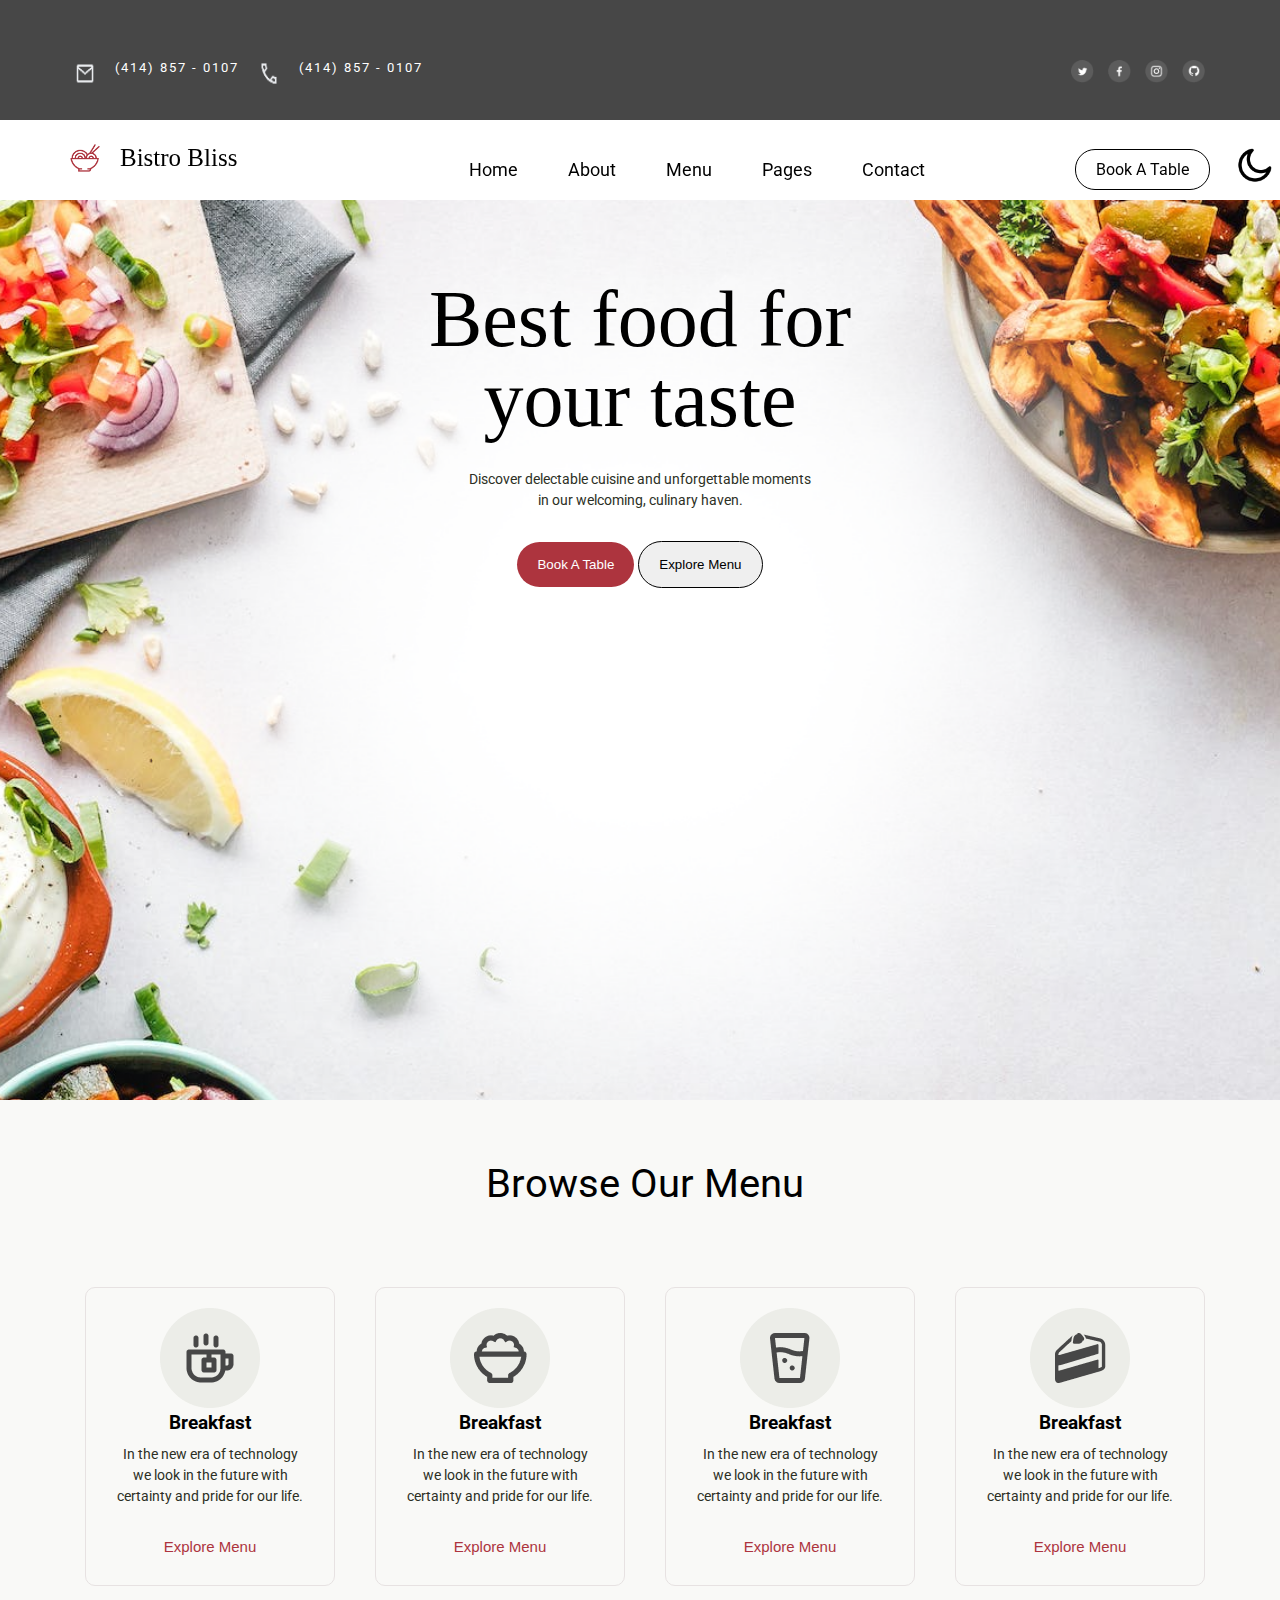
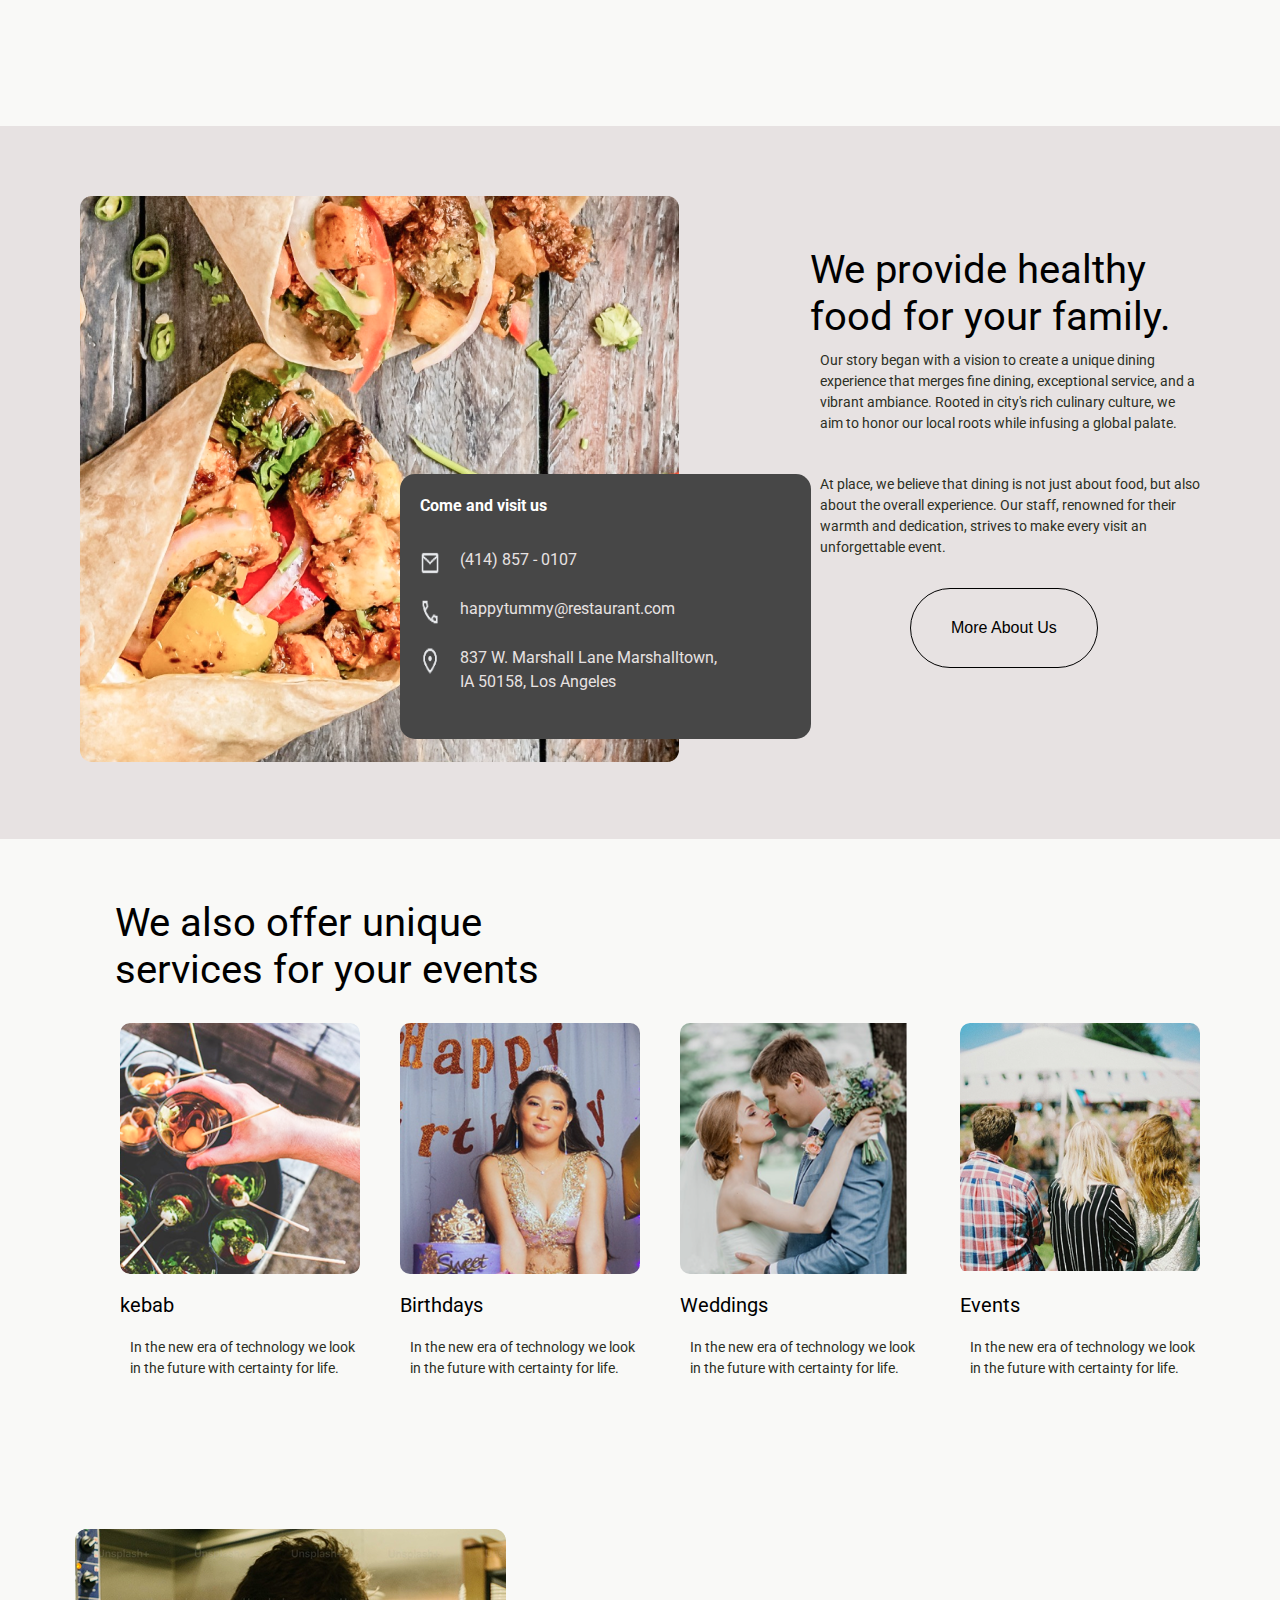
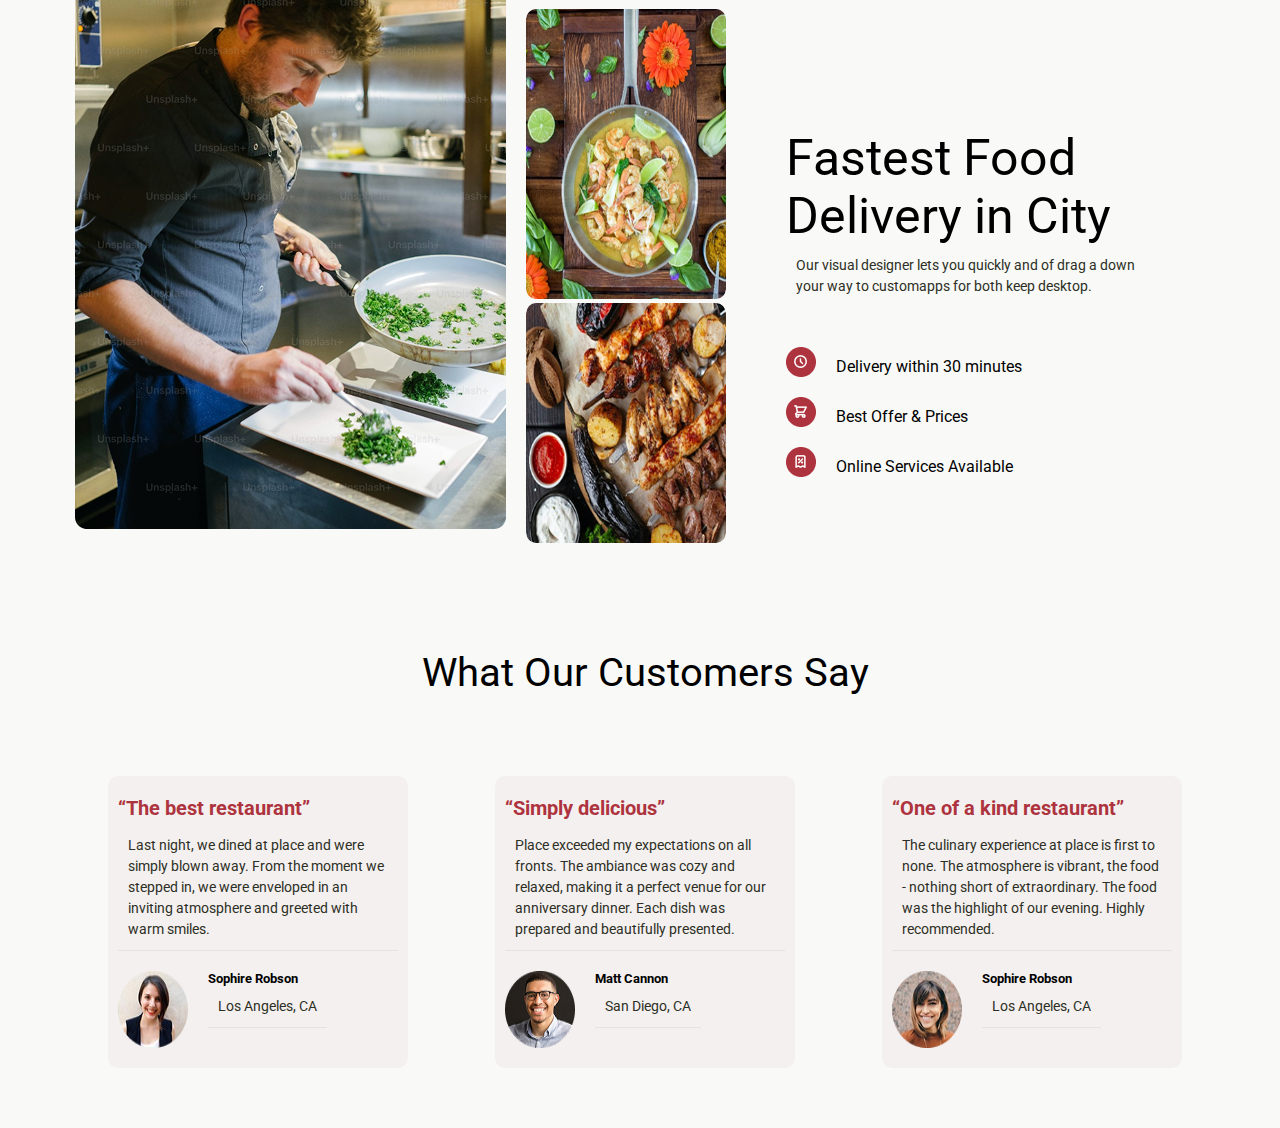
==== index.html @ 7403b7d5 "Add: Customers Section" ====
<!DOCTYPE html>
<html lang="en">
<head>
  <meta charset="UTF-8">
  <meta name="viewport" content="width=device-width, initial-scale=1.0">
  <title>Bistro Bliss</title>
  <link rel="stylesheet" href="assets/styles/main.css">
  <link rel="shortcut icon" href="assets/icons/logo1.png" type="image/x-icon">
  <link rel="preconnect" href="https://fonts.googleapis.com">
<link rel="preconnect" href="https://fonts.gstatic.com" crossorigin>
<link href="https://fonts.googleapis.com/css2?family=Inconsolata:wght@200..900&family=Inter+Tight:ital,wght@0,100..900;1,100..900&family=Inter:ital,opsz,wght@0,14..32,100..900;1,14..32,100..900&family=Roboto:ital,wght@0,100;0,300;0,400;0,500;0,700;0,900;1,100;1,300;1,400;1,500;1,700;1,900&display=swap" rel="stylesheet">

</head>
<body>
  <section class="banner d-flex ">
    <div class="container d-flex ">
<div class="phone d-flex">
  <div class="number d-flex">
  <img src="assets/icons/phone.png" alt="phone">
  <p>(414) 857 - 0107</p>
</div>
<div class="email d-flex">
  <img src="assets/icons/phone (2).png" alt="phone">
  <p>(414) 857 - 0107</p>
</div>
</div>
<div class="icons">
  <div class="icon">
    <img src="assets/icons/1.png" alt="">
    <img src="assets/icons/2.png" alt="">
    <img src="assets/icons/3.png" alt="">
    <img src="assets/icons/4.png" alt="">

  </div>
</div>
    </div>
  </section>
  <header>
    <nav>
      <div class="container d-flex">
        <div class="logo d-flex">
          <a href="index.html">
            <img src="assets/icons/logo1.png" alt="logo" />
          </a>
          <p >Bistro Bliss</p>
        </div>
        <div>
          <label for="toggle"><img src="assets/icons/menu.webp" alt="menu" /></label>
          <input type="checkbox" id="toggle" />
          <ul>
            <li><a href="#home">Home</a></li>
            <li><a href="#about">About</a></li>
            <li><a href="#menu">Menu</a></li>
            <li><a href="#pages">Pages</a></li>
            <li><a href="#contact">Contact</a></li>
            <li><a href="#" onclick="window.location.href='book.html'" class="book">Book A Table</a></li>
          
          </ul>
        </div>
        <img src="assets/icons/9254147_moon_crescent_night_mode_dark_icon.png" alt="moon" class="moon" id="moon">
      </div>
    </nav>
  </header>
<section class="hero" id="home">
  <div class="container">
    <h1>Best food for <br>
      your taste</h1>
      <p class="description">Discover delectable cuisine and unforgettable moments <br> in our welcoming, culinary haven.</p>
      <div class="buttons ">
        <button class="btn1" onclick="window.location.href='book.html'">Book A Table</button>
        <button class="btn" onclick="window.location.href='book.html'">Explore Menu</button>
    </div>
</section>
<section class="menu" id="menu">

  <div class="container">
    <h2>Browse Our Menu</h2>
    <div class="cards d-flex">
      <div class="card">
        <img src="assets/icons/icon (7).png" alt="breakfast" class="breakfast">
        <h3>Breakfast</h3>
        <p class="description">In the new era of technology we look in the future with certainty and pride for our life.</p>
          <button class="exmenu"  onclick="window.location.href='menu.html'">Explore Menu </button>
      </div>
      <div class="card">
        <img src="assets/icons/icon (8).png" alt="breakfast" class="breakfast">
        <h3>Breakfast</h3>
        <p class="description">In the new era of technology we look in the future with certainty and pride for our life.</p>
          <button class="exmenu"  onclick="window.location.href='menu.html'">Explore Menu </button>
      </div>
      <div class="card">
        <img src="assets/icons/icon (9).png" alt="breakfast" class="breakfast">
        <h3>Breakfast</h3>
        <p class="description">In the new era of technology we look in the future with certainty and pride for our life.</p>
          <button class="exmenu"  onclick="window.location.href='menu.html'">Explore Menu </button>
      </div>
      <div class="card">
        <img src="assets/icons/icon (10).png" alt="breakfast" class="breakfast">
        <h3>Breakfast</h3>
        <p class="description">In the new era of technology we look in the future with certainty and pride for our life.</p>
          <button class="exmenu"  onclick="window.location.href='menu.html'">Explore Menu </button>
      </div>
    </div>
  </div>
</section>
<section class="about d-flex " id="about">
  <div class="container d-flex ">
    <div class="about-img ">
<img src="assets/images/Image (8).png" alt="about">
<div class="about-inv">
  <h5>Come and visit us</h5>
  <div class="phone ">
    <div class="number d-flex">
    <img src="assets/icons/phone.png" alt="phone">
    <p>(414) 857 - 0107</p>
  </div>
  <div class="email d-flex">
    <img src="assets/icons/phone (2).png" alt="phone">
    <p>happytummy@restaurant.com</p>
  </div>
  <div class="location d-flex">
    <img src="assets/icons/location.png" alt="phone">
    <p>837 W. Marshall Lane Marshalltown, <br> IA 50158, Los Angeles</p>
  </div>
  </div>
</div>
    </div>
    <div class="about-info">
      <h3>We provide healthy <br> food for your family.</h3>
      <p class="description">
        Our story began with a vision to create a unique dining experience that merges fine dining, exceptional service, and a vibrant ambiance. Rooted in city's rich culinary culture, we aim to honor our local roots while infusing a global palate.
      </p>
      <p class="description">At place, we believe that dining is not just about food, but also about the overall experience. Our staff, renowned for their warmth and dedication, strives to make every visit an unforgettable event.</p>
      <button   onclick="window.location.href='about.html'">More About Us </button>

    </div>
  </div>
</section>
<section class="service">
  <div class="container">
    <h2>We also offer unique <br> services for your events</h2>
    <div class="cards d-flex">
      <div class="card">
        <img src="assets/images/kebab-set-table 1.png" alt="kebab">
        <h5>kebab</h5>
        <p class="description">In the new era of technology we look in the future with certainty for life.</p>
      </div>
      <div class="card">
        <img src="assets/images/birthday.png" alt="kebab">
        <h5>Birthdays</h5>
        <p class="description">In the new era of technology we look in the future with certainty for life.</p>
      </div>
      <div class="card">
        <img src="assets/images/happy-man-wife-sunny-day 1.png" alt="kebab">
        <h5>Weddings</h5>
        <p class="description">In the new era of technology we look in the future with certainty for life.</p>
      </div>
      <div class="card">
        <img src="assets/images/group-friends-eating-restaurant 1.png" alt="kebab">
        <h5>Events</h5>
        <p class="description">In the new era of technology we look in the future with certainty for life.</p>
      </div>
    </div>
  </div>
</section>
<section class="Delivery d-flex">
  <div class="container d-flex">
    <div class="delivery-img ">
      <div class="image1 d-flex">
        <img src="assets/images/mid-shot-chef-holding-plate-with-pasta-making-ok-sign 1.png" alt="delivery">
        <div class="images2"> 
        <img src="assets/images/sour-curry-with-snakehead-fish-spicy-garden-hot-pot-thai-food 1.png" class="shrimp" alt="delivery"> <br>
        <img src="assets/images/sadj-iron-pot-with-various-salads 1.png" class="meat" alt="delivery">
      </div>
      </div>
    </div>
    <div class="delivery-info">
      <h3>Fastest Food Delivery in City</h3>
      <p class="description">Our visual designer lets you quickly and of drag a down 
        your way to customapps for both keep desktop. </p>
    <div class="delivery-icons ">
      <div class="icon d-flex">
        <img src="assets/icons/Icon (4).png" alt="fast">
        <p>Delivery within 30 minutes</p>
      </div>
      <div class="icon d-flex">
        <img src="assets/icons/Icon (5).png" alt="fast">
        <p>Best Offer & Prices</p>
      </div>
      <div class="icon d-flex">
        <img src="assets/icons/Icon (6).png" alt="fast">
        <p>Online Services Available</p>
      </div>
    </div>
  </div>
  </div>
</section>
<section class="Customers">
<div class="container">
  <h2>What Our Customers Say</h2>
  <div class="cards d-flex">
    <div class="card">
      <h4>“The best restaurant”</h4>
      <p class="description">Last night, we dined at place and were simply blown away. From the moment
        we stepped in, we were enveloped in an inviting atmosphere and greeted with warm smiles.</p>
        <div class="users ">
<div class="user-img d-flex">
          <img src="assets/images/Ellipse 19.png" alt="">
          <div class="user-info">
          <h5>Sophire Robson</h5>
          <p class="description">Los Angeles, CA</p>
        </div>
      </div>
        </div>
    </div>
    <div class="card">
      <h4>“Simply delicious”</h4>
      <p class="description">Place exceeded my expectations on all fronts. The ambiance was cozy and relaxed, making it a perfect
        venue for our anniversary dinner. Each dish was prepared and beautifully presented.</p>
        <div class="users ">
<div class="user-img d-flex">
          <img src="assets/images/Image (9).png" alt="">
          <div class="user-info">
          <h5>Matt Cannon</h5>
          <p class="description">San Diego, CA</p>
        </div>
      </div>
        </div>
    </div>
    <div class="card">
      <h4>“One of a kind restaurant”</h4>
      <p class="description">The culinary experience at place is first to none. The atmosphere is vibrant, the food - nothing short of extraordinary.
        The food was the highlight of our evening. Highly recommended.</p>
        <div class="users ">
<div class="user-img d-flex">
          <img src="assets/images/Image (10).png" alt="">
          <div class="user-info">
          <h5>Sophire Robson</h5>
          <p class="description">Los Angeles, CA</p>
        </div>
      </div>
        </div>
    </div>
  </div>

</div>
</section>
    <script src="assets/scripts/main.js"></script>
</body>
</html>
---- assets/styles/main.css ----
* {
  margin: 0;
  padding: 0;
  box-sizing: border-box;
}
:root {
  --button-color: #ad343e;
  --btn-color: #000;
  --bg-color: #f9f9f7;
  --hover: #e7e2e2;
  --cards-color:#f5f0f0;
  --banner-color: #474747;
  --p-color: #2c2f24;
  --eats-color: #414536;
  --red-color: #f63440;
  --orange-color: #ff3008;
  --white: #ffffff;
  --text-color: #000000;
  --section-padding: 60px;
}
html {
  scroll-behavior: smooth;
}
body {
  font-family: "Roboto", sans-serif;
  background-color: var(--bg-color);
}

body.dark-theme {
  --white: #1b1a35;
  --bg-color: #18162c;
  --p-color: #ffffff;
  --cards-color:#1b1a35;
  --black: #ffffff;
  --btn-color: #ffffff;
  --text-color: #ffffff;
  --hover: #18162c;
}
section {
  padding: var(--section-padding) 0;
}
.container {
  padding: 0 15px;
  margin: auto;
}
a {
  text-decoration: none;
}
ul {
  list-style: none;
}
.d-flex {
  display: flex;
  flex-wrap: wrap;
  gap: 20px;
}
.description {
  font-size: 14px;
  padding: 10px;
  color: var(--p-color);
  margin-bottom: 20px;
  line-height: 1.5;
}
.text-center {
  text-align: center;
}
@media (min-width: 768px) {
  .container {
    width: 750px;
  }
}
@media (min-width: 992px) {
  .container {
    width: 970px;
  }
}
@media (min-width: 1200px) {
  .container {
    width: 1170px;
  }
}
.banner {
  background-color: var(--banner-color);
  height: 20px;
}
.banner .container {
  justify-content: space-between;
  padding: 0 20px;
}

.banner img {
  width: 20px;
}
.banner p {
  font-size: 13px;
  color: var(--white);
  letter-spacing: 2px;
}
.icons .icon img {
  margin-left: 10px;
  width: 23px;
}
@media (max-width: 991px) {
  .banner {
    width: 100%;
  }
  .banner .icon img {
    position: absolute;
    top: 30px;
    right: 0;
    display: none;
    background-color: var(--white);
  }
}
header {
  position: sticky;
  top: 0;
  padding: 20px;
  background-color: var(--white);
  z-index: 10;
  border-bottom: 1px solid var(--border);
}
nav .container {
  display: flex;
  flex-wrap: wrap;
  position: sticky;
  top: 0;
  align-items: center;
  justify-content: space-between;
  margin: auto;
}
nav .container .logo p {
  font-size: 25px;
  color: var(--black);
  font-weight: 400;
  font-family: serif;
}
nav .container .logo img {
  width: 30px;
}

nav .container input {
  appearance: none;
}
header .container ul {
  display: flex;
  align-items: center;
  gap: 50px;
  list-style: none;
}
header .container ul li .book {
  padding: 10px 20px;
  font-size: 16px;
  font-weight: 400;
  border: 1px solid;
  border-radius: 20px;
  margin-left: 100px;
  cursor: pointer;
}
header .container ul li .book:hover {
  background-color: var(--button-color);
  color: var(--white);
  border: none;
}
header .container .moon {
  width: 40px;
  position: absolute;
  top: 5px;
  right: -50px;
}
header .container ul li a:hover {
  background-color: var(--hover);
  border-radius: 20px;
  padding: 10px 17px;
  behavior: smooth;
}
header label img {
  display: none;
}

header .container ul li a {
  font-size: 18px;
  color: var(--black);
}
@media (max-width: 991px) {
  header .container ul {
    display: none;
    position: absolute;
    top: 40px;
    right: 10px;
    padding: 10px 40px;
    background-color: var(--white);
    border: 1px solid rgb(0 0 0 / 0.1);
  }
  header .container img {
    width: 40px;
    position: absolute;
    top: 0;
  }
  header .container .logo img {
    width: 30px;
    position: absolute;
    top: -3px;
    left: -10px;
  }

  header .container ul li {
    padding: 15px;
    border-bottom: 1px solid rgb(0 0 0 / 0.1);
  }
  header .container ul li .book {
    padding: 10px;
    font-size: 13px;
  }
  header .container ul li:last-child {
    border-bottom: none;
  }
  header .container .moon {
    width: 40px;
    position: absolute;
    top: 5px;
    right: 70px;
  }
  header label img {
    display: block;
    position: absolute;
    right: 10px;
  }
  header .container input:checked + ul {
    display: block;
  }
  header .container ul li a {
    font-size: 16px;
    font-weight: 400;
    color: var(--text-color);
    margin-left: 0;
  }
}
.hero {
  background-image: url(../images/bg.png);
  background-position: center;
  background-size: cover;
  height: 100vh;
}
.hero .container {
  display: var(--section-padding);
  text-align: center;
}
.hero .container h1 {
  font-size: 80px;
  font-family: serif;
  /* margin: 130px; */
  line-height: 1;
  font-weight: 400;
  margin-bottom: 20px;
}
.hero .container .btn1 {
  padding: 15px 20px;
  border-radius: 25px;
  outline: none;
  border: none;
  background-color: var(--button-color);
  color: var(--white);
  cursor: pointer;
}
.hero .container .btn {
  padding: 15px 20px;
  border-radius: 25px;
  outline: none;
  border: 1px solid;
  cursor: pointer;
}
.menu {
  text-align: center;
  padding: var(--section-padding);
  color: var(--text-color);
}
.menu h2 {
  font-size: 40px;
  font-weight: 400;
}
.menu .cards {
  padding: 80px 0;
  justify-content: center;
}
.menu .cards .card {
  width: 250px;
  border: 1px solid var(--hover);
  border-radius: 10px;
  padding: 20px;
}
.menu .cards .card .exmenu {
  font-size: 15px;
  font-weight: 400;
  color: var(--button-color);
  margin-bottom: 10px;
  border: none;
  outline: none;
  background-color: transparent;
}
.about {
  position: relative;
  background-color: var(--hover);
}
.about .container {
  justify-content: space-between;
  gap: 30px;
}
.about-img {
  padding: 10px;
  line-height: 1.5;
}
.about-inv {
  background-color: var(--banner-color);
  width: 411px;
  padding: 20px;
  border-radius: 15px;
  color: var(--hover);
}
.about h5 {
  color: var(--white);
  font-size: 16px;
  padding-bottom: 30px;
}
.about-inv {
  position: absolute;
  bottom: 100px;
  left: 400px;
}
.about-inv img {
  width: 20px;
  height: 30px;
}
.about-inv p {
  padding-bottom: 25px;
}
.about-inv h2 {
  font-size: 30px;
  font-weight: 400;
  margin-bottom: 20px;
}
@media (max-width: 991px) {
  .about-img img {
    width: 300px;
  }
  .about-inv {
    position: absolute;
    left: 40px;
    padding: 20px;
    width: 300px;
    border-radius: 15px;
    color: var(--hover);
  }
  .about-inv img {
    width: 20px;
    height: 30px;
  }
  .about-inv p {
    padding-bottom: 25px;
  }
  .about-inv h2 {
    font-size: 30px;
    font-weight: 400;
    margin-bottom: 20px;
  }
  .about-info p {
    font-size: 10px;
  }
  .about-info {
    display: none;
  }
}
.about-info {
  width: 400px;
  padding-top: 60px;
}
.about-info h3 {
  font-size: 40px;
  font-weight: 400;
}
.about-info button {
  padding: 30px 40px;
  font-size: 16px;
  font-weight: 400;
  border: 1px solid;
  border-radius: 50px;
  margin-left: 100px;
  cursor: pointer;
  background: transparent;
}
.service {
  padding: var(--section-padding);
}
.service h2 {
  font-size: 40px;
  font-weight: 400;
  padding-bottom: 30px;
  margin-left: 40px;
}
.service .cards {
  margin-left: 40px;
}
.service .cards .card img {
  width: 240px;
  margin-bottom: 15px;
  border-radius: 10px;
}
.service .cards .card {
  width: 250px;
}
.service .cards .card h5 {
  font-size: 20px;
  font-weight: 400;
  color: var(--text-color);
  margin-bottom: 10px;
}
.Delivery {
  padding: var(--section-padding);
}
.Delivery .delivery-img .image1 {
  height: 600px;
}
.images2 {
  width: 200px;
  height: 240px;
  padding-top: 80px;
}
.images2 .shrimp {
  height: 290px;
  width: 200px;
  border-radius: 10px;
}
.images2 .meat {
  width: 200px;
  height: 240px;
  border-radius: 10px;
}
.delivery-info {
  padding: 20px;
  width: 400px;
  padding-top: 200px;
  margin-left: 20px;
}
.delivery-info p {
  padding-top: 10px;
}
.delivery-info h3 {
  font-size: 50px;
  font-weight: normal;
}
.delivery-icons .icon {
  padding-top: 20px;
}
@media (max-width: 991px) {
  .Delivery .container .delivery-img .image1 img {
    width: 200px;
  }
  .delivery-info {
    width: 300px;
    position: relative;
    top: 200px;
  }
}
.Customers {
  padding: var(--section-padding);
}
.Customers h2 {
  font-size: 40px;
  font-weight: 400;
  padding-bottom: 80px;
  text-align: center;
}
.Customers .cards .card p{
  border-bottom: 1px solid var(--hover);
}
.Customers .cards .card{
  background-color: var(--cards-color);
  padding: 20px 10px;
  border-radius: 10px;
}
.Customers .cards .card h4{
color: var(--button-color);
font-size: 20px;
padding-bottom: 5px;
}
.cards .card{
  width: 300px; 
  margin: auto;
}
@media (max-width: 991px){
  .Customers h2{
padding-top: 100px;  }
}
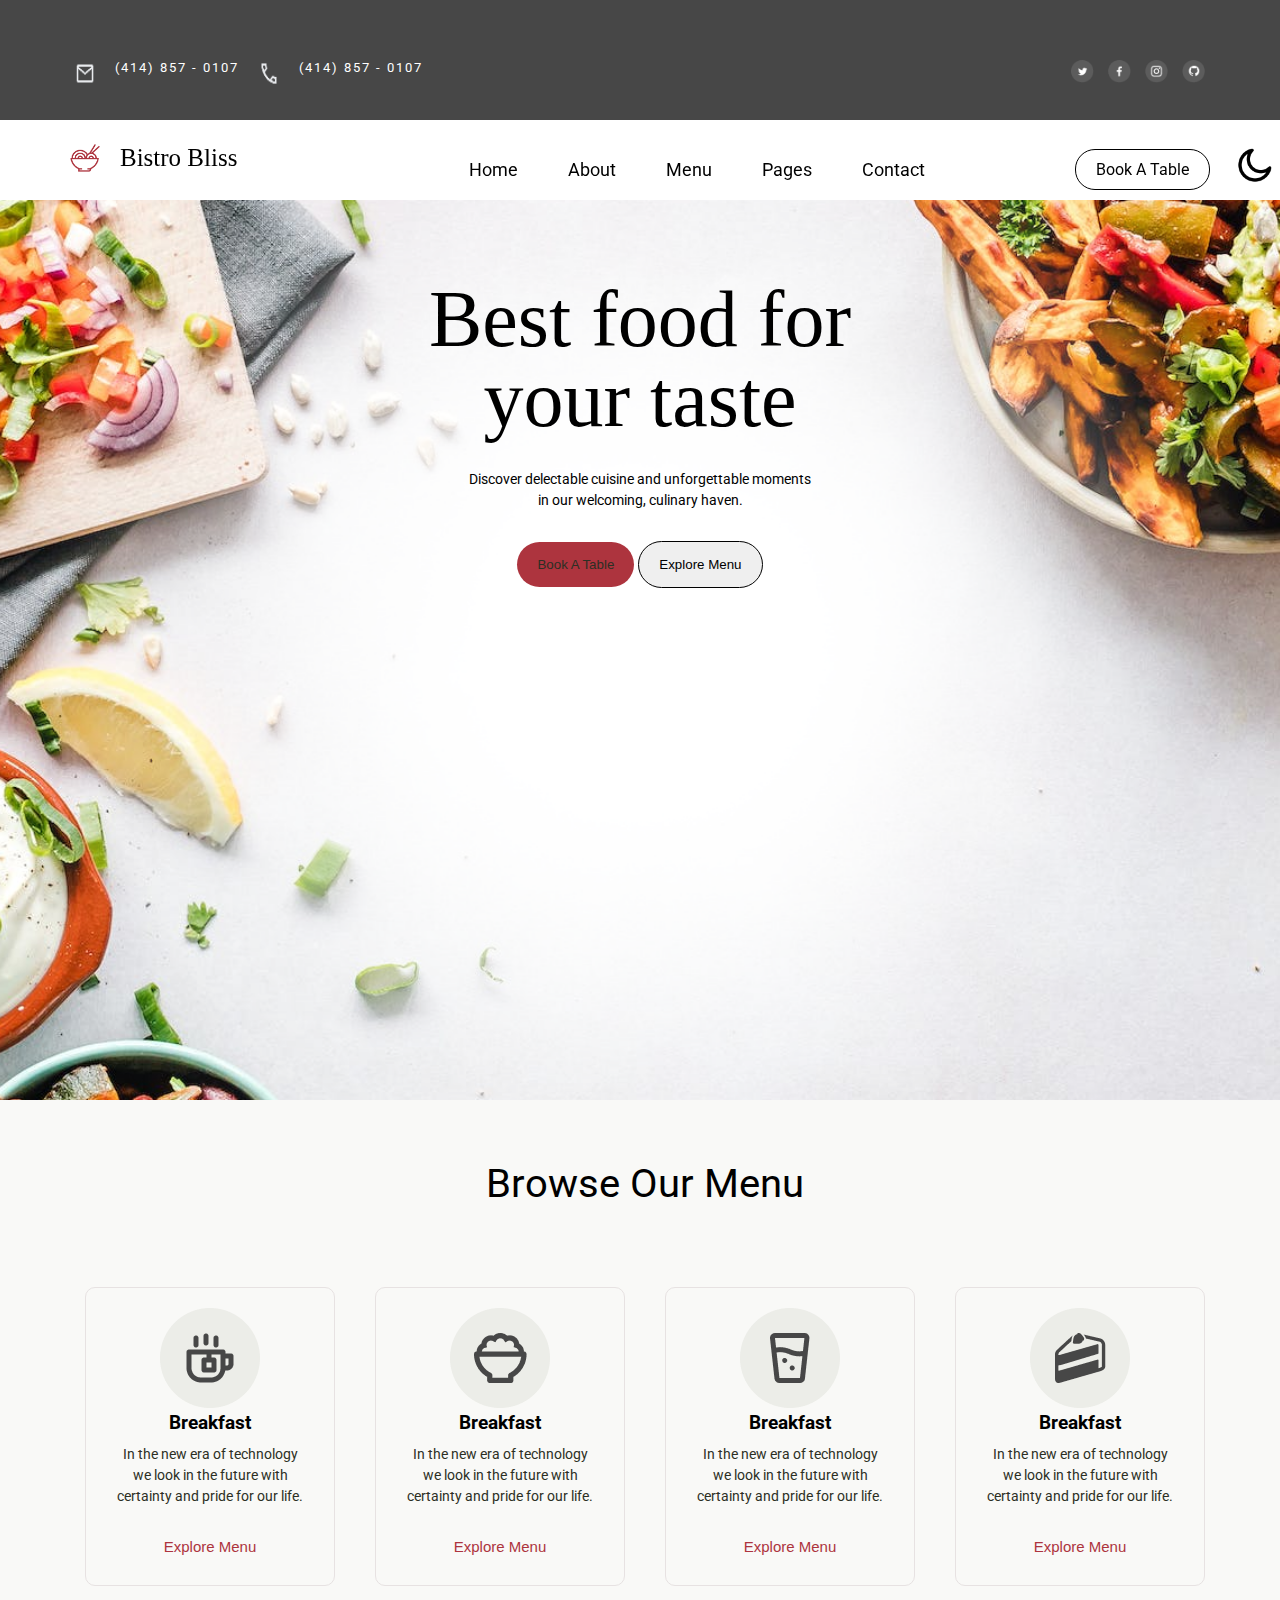
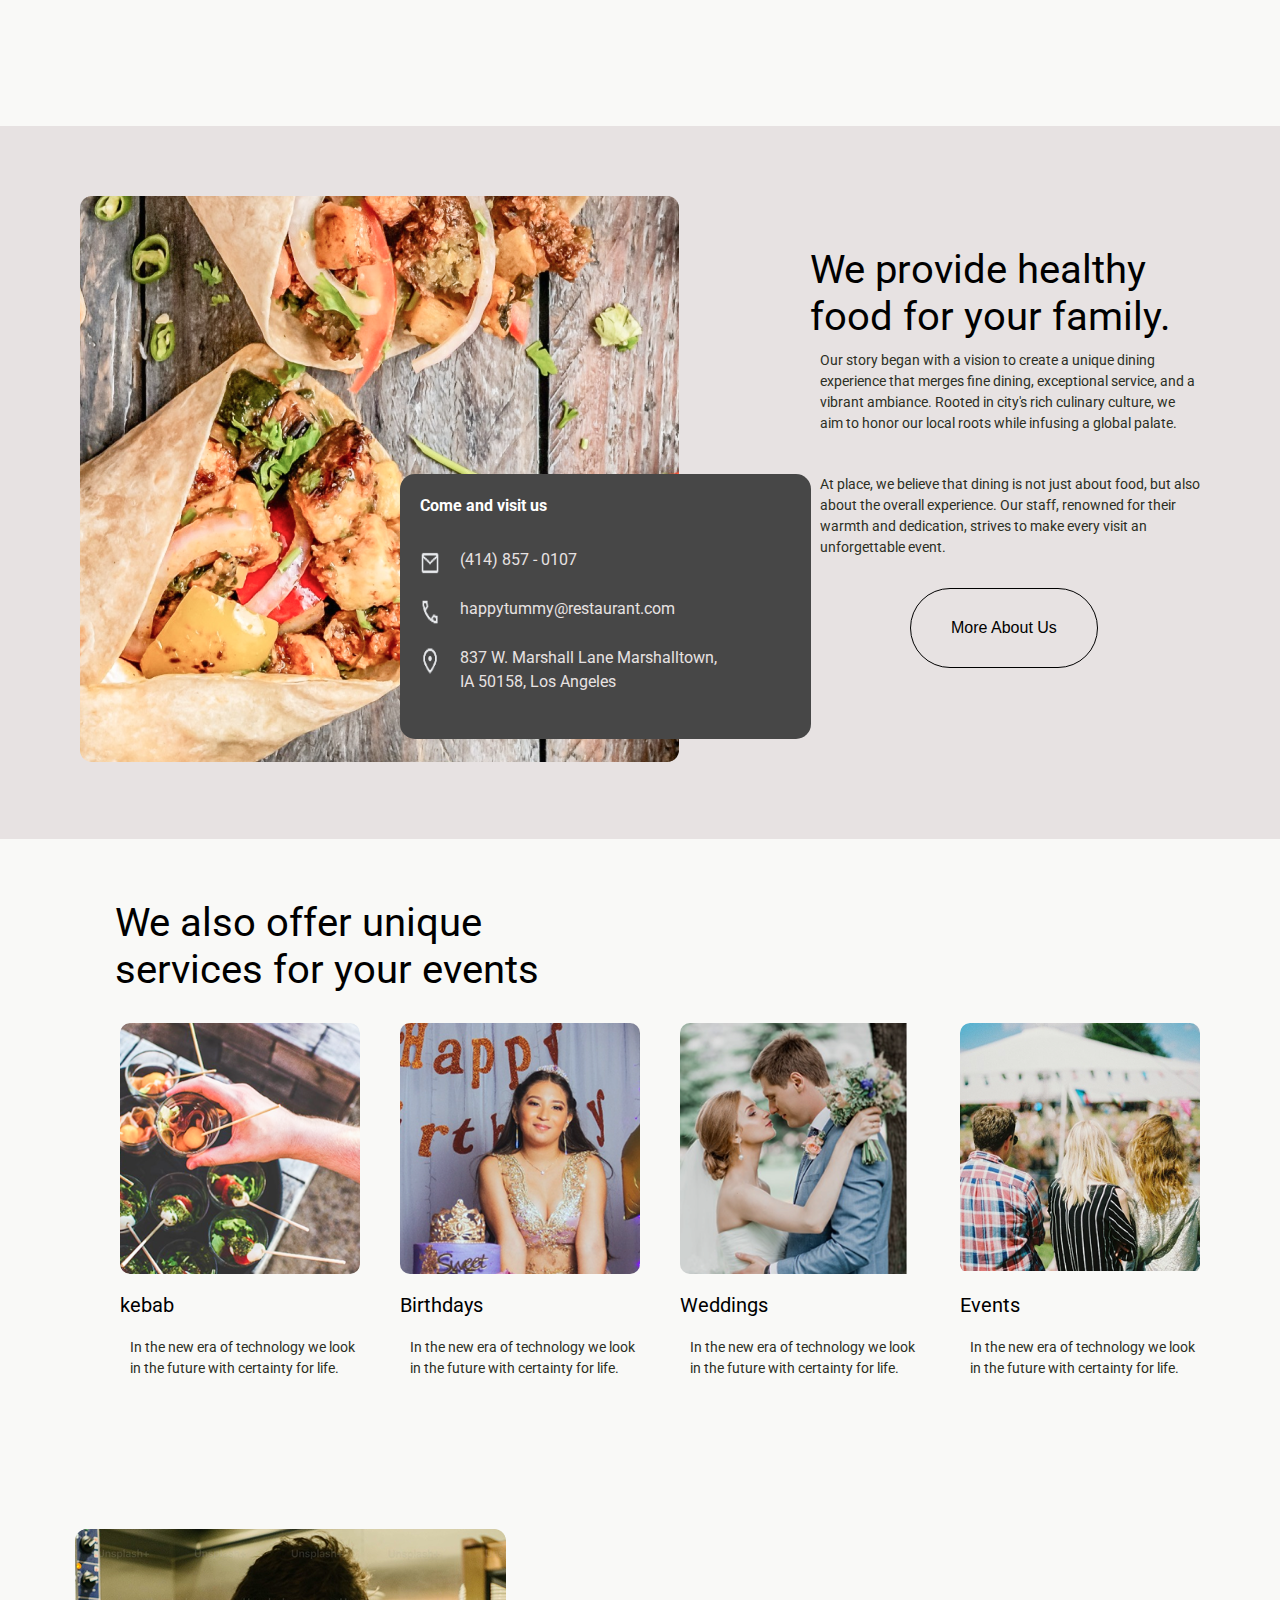
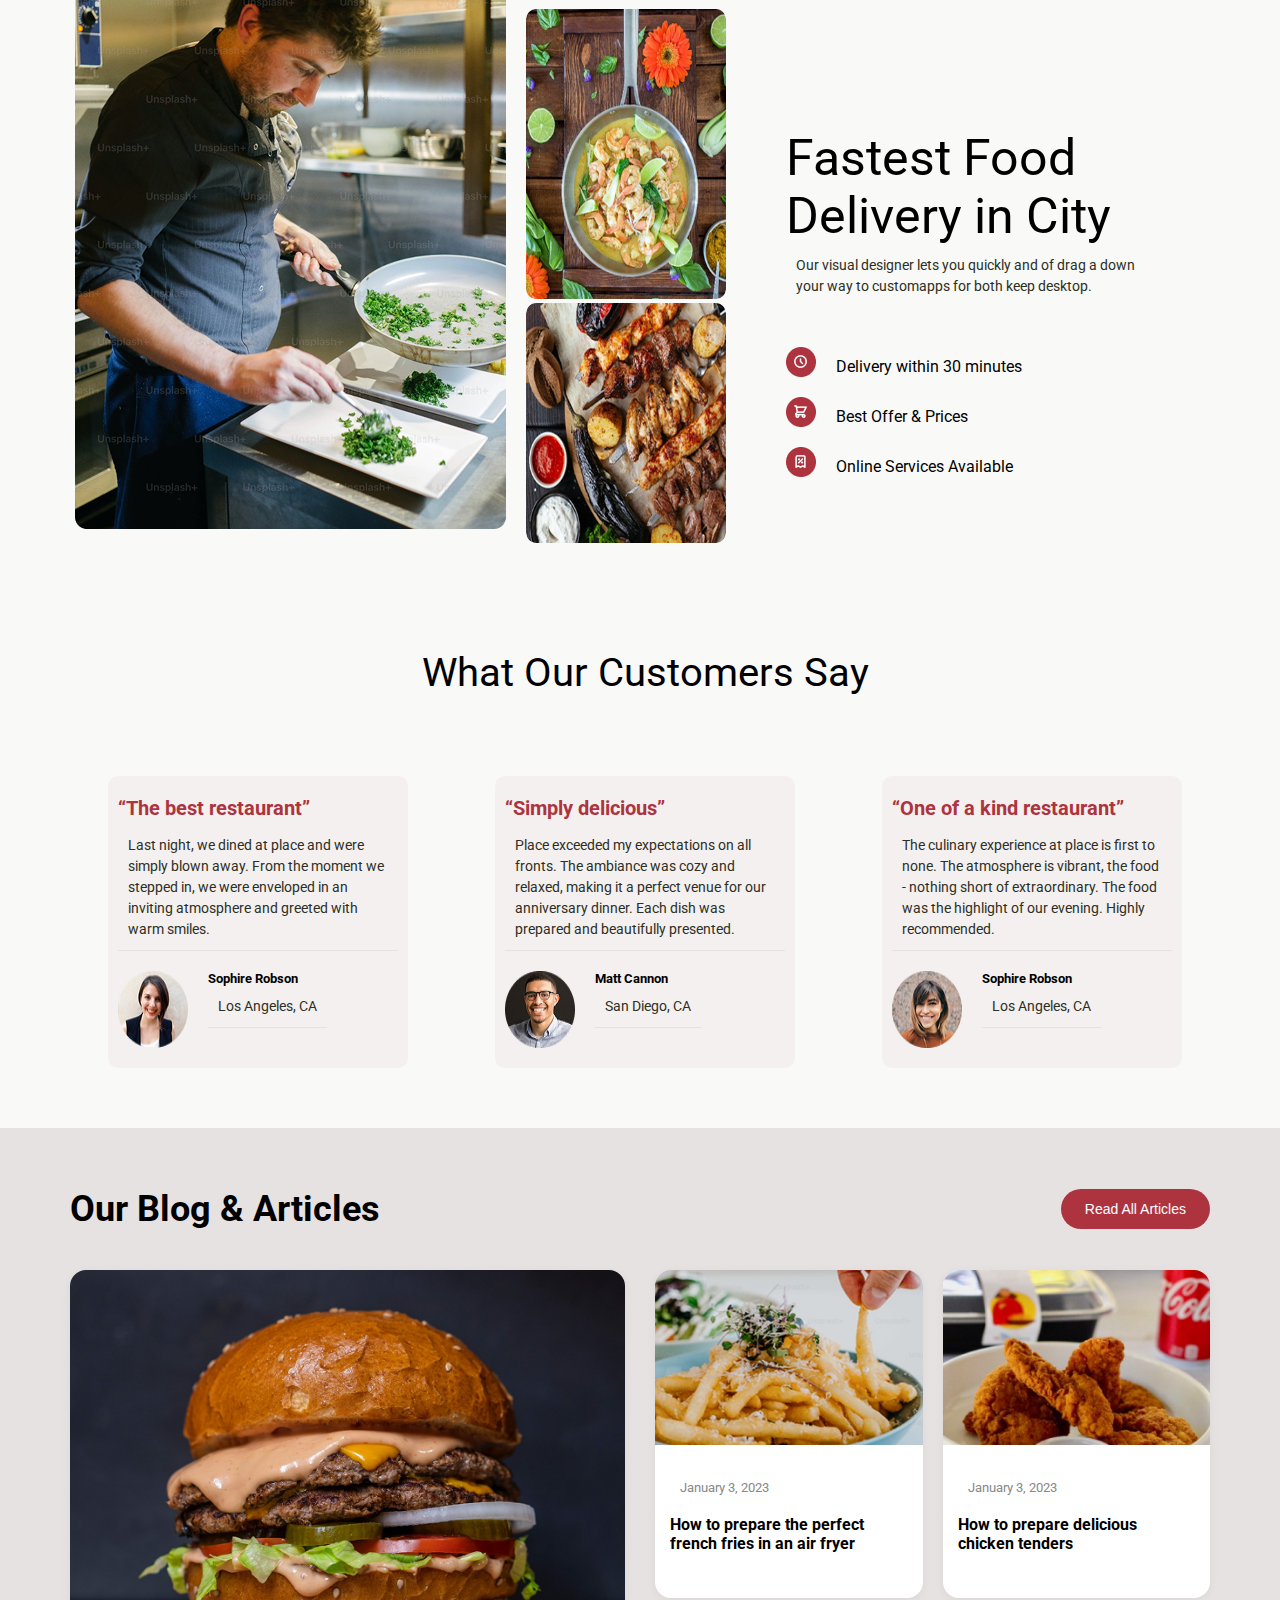
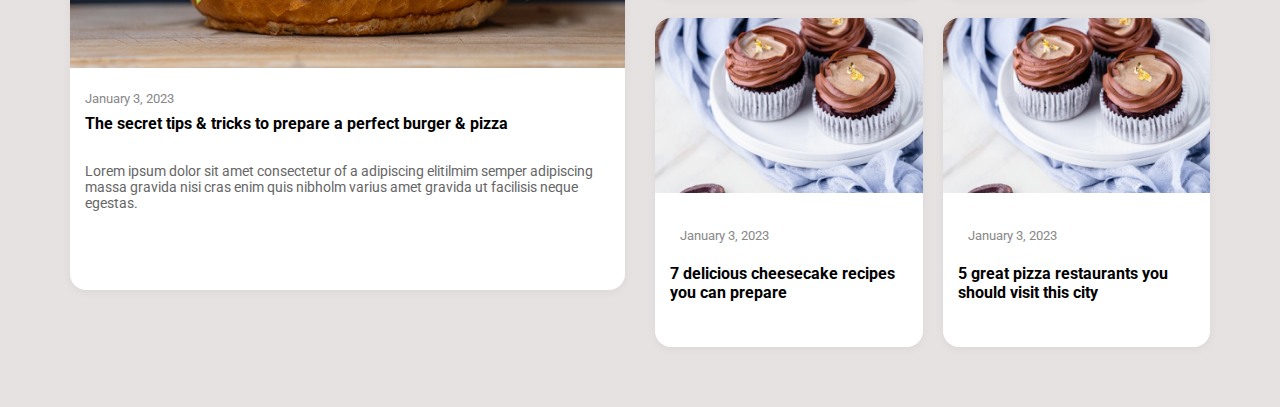
==== commit 3cc8fe4e: "Add: Blog Section" ====
--- a/index.html
+++ b/index.html
@@ -57,7 +57,7 @@
           
           </ul>
         </div>
-        <img src="assets/icons/9254147_moon_crescent_night_mode_dark_icon.png" alt="moon" class="moon" id="moon">
+        <img src="assets/icons/9254147_moon_crescent_night_mode_dark_icon.png" style="cursor: pointer;"  alt="moon" class="moon" id="moon">
       </div>
     </nav>
   </header>
@@ -126,7 +126,7 @@
 </div>
     </div>
     <div class="about-info">
-      <h3>We provide healthy <br> food for your family.</h3>
+      <h2>We provide healthy <br> food for your family.</h2>
       <p class="description">
         Our story began with a vision to create a unique dining experience that merges fine dining, exceptional service, and a vibrant ambiance. Rooted in city's rich culinary culture, we aim to honor our local roots while infusing a global palate.
       </p>
@@ -163,7 +163,7 @@
     </div>
   </div>
 </section>
-<section class="Delivery d-flex">
+<section class="delivery d-flex">
   <div class="container d-flex">
     <div class="delivery-img ">
       <div class="image1 d-flex">
@@ -195,7 +195,7 @@
   </div>
   </div>
 </section>
-<section class="Customers">
+<section class="customers">
 <div class="container">
   <h2>What Our Customers Say</h2>
   <div class="cards d-flex">
@@ -245,6 +245,60 @@
 
 </div>
 </section>
+<section class="blog" id="pages">
+  <div class="container">
+    <div class="blog-header d-flex">
+      <h2>Our Blog & Articles</h2>
+      <button>Read All Articles</button>
+    </div>
+  <div class="blog-container">
+    <div class="card2 large">
+      <img src="assets/images/pexels-andra-918581 1.png" alt="Burger">
+      <div class="text">
+        <p class="date">January 3, 2023</p>
+        <h3>The secret tips & tricks to prepare a perfect burger & pizza</h3>
+        <p>Lorem ipsum dolor sit amet consectetur of a adipiscing elitilmim semper adipiscing massa gravida nisi cras enim quis nibholm varius amet gravida ut facilisis neque egestas.</p>
+      </div>
+    </div>
+
+    <div class="right-cards">
+      <div class="card2 small">
+        <img src="assets/images/pexels-suzy-hazelwood-2966196 1.png" alt="Fries">
+        <div class="text">
+          <p class="date description">January 3, 2023</p>
+          <h3>How to prepare the perfect french fries in an air fryer</h3>
+        </div>
+      </div>
+
+      <div class="card2 small">
+        <img src="assets/images/Mask group.png" alt="Chicken">
+        <div class="text">
+          <p class="date description">January 3, 2023</p>
+          <h3>How to prepare delicious chicken tenders</h3>
+        </div>
+      </div>
+
+      <div class="card2 small">
+        <img src="assets/images/Mask group (1).png" alt="Cheesecake">
+        <div class="text">
+          <p class="date description">January 3, 2023</p>
+          <h3>7 delicious cheesecake recipes you can prepare</h3>
+        </div>
+      </div>
+
+      <div class="card2 small">
+        <img src="assets/images/Mask group (1).png" alt="Pizza">
+        <div class="text">
+          <p class="date description">January 3, 2023</p>
+          <h3>5 great pizza restaurants you should visit this city</h3>
+        </div>
+      </div>
+    </div>
+  </div>
+  </div>
+</section>
+
+</section>
     <script src="assets/scripts/main.js"></script>
 </body>
 </html>--- a/assets/styles/main.css
+++ b/assets/styles/main.css
@@ -28,6 +28,7 @@
 
 body.dark-theme {
   --white: #1b1a35;
+  --banner-color:#bdb1b1;
   --bg-color: #18162c;
   --p-color: #ffffff;
   --cards-color:#1b1a35;
@@ -81,7 +82,7 @@
 }
 .banner {
   background-color: var(--banner-color);
-  height: 20px;
+  height: 10px;
 }
 .banner .container {
   justify-content: space-between;
@@ -249,10 +250,12 @@
 .hero .container h1 {
   font-size: 80px;
   font-family: serif;
-  /* margin: 130px; */
   line-height: 1;
   font-weight: 400;
   margin-bottom: 20px;
+}
+.hero .container p{
+  color: var(--h);
 }
 .hero .container .btn1 {
   padding: 15px 20px;
@@ -260,7 +263,7 @@
   outline: none;
   border: none;
   background-color: var(--button-color);
-  color: var(--white);
+  color: var(--p-color);
   cursor: pointer;
 }
 .hero .container .btn {
@@ -338,8 +341,12 @@
   font-size: 30px;
   font-weight: 400;
   margin-bottom: 20px;
+
 }
 @media (max-width: 991px) {
+  .about{
+    width: 100%;
+  }
   .about-img img {
     width: 300px;
   }
@@ -374,9 +381,10 @@
   width: 400px;
   padding-top: 60px;
 }
-.about-info h3 {
+.about-info h2 {
   font-size: 40px;
   font-weight: 400;
+  color: var(--text-color);
 }
 .about-info button {
   padding: 30px 40px;
@@ -387,6 +395,7 @@
   margin-left: 100px;
   cursor: pointer;
   background: transparent;
+  color: var(--text-color);
 }
 .service {
   padding: var(--section-padding);
@@ -396,9 +405,12 @@
   font-weight: 400;
   padding-bottom: 30px;
   margin-left: 40px;
+  color: var(--text-color);
+
 }
 .service .cards {
   margin-left: 40px;
+  justify-content: center;
 }
 .service .cards .card img {
   width: 240px;
@@ -414,10 +426,15 @@
   color: var(--text-color);
   margin-bottom: 10px;
 }
-.Delivery {
+@media (max-width: 991px){
+  .service .cards .card img{
+    margin: auto;
+  }
+}
+.delivery {
   padding: var(--section-padding);
 }
-.Delivery .delivery-img .image1 {
+.delivery .delivery-img .image1 {
   height: 600px;
 }
 .images2 {
@@ -447,12 +464,17 @@
 .delivery-info h3 {
   font-size: 50px;
   font-weight: normal;
+  color: var(--text-color);
 }
 .delivery-icons .icon {
   padding-top: 20px;
 }
+.delivery-icons .icon p{
+  color: var(--text-color);
+
+}
 @media (max-width: 991px) {
-  .Delivery .container .delivery-img .image1 img {
+  .delivery .container .delivery-img .image1 img {
     width: 200px;
   }
   .delivery-info {
@@ -461,24 +483,30 @@
     top: 200px;
   }
 }
-.Customers {
+.customers {
   padding: var(--section-padding);
 }
-.Customers h2 {
+.customers h2 {
   font-size: 40px;
   font-weight: 400;
   padding-bottom: 80px;
   text-align: center;
-}
-.Customers .cards .card p{
+  color: var(--text-color);
+
+}
+.customers .cards .card p{
   border-bottom: 1px solid var(--hover);
 }
-.Customers .cards .card{
+.customers .cards .card{
   background-color: var(--cards-color);
   padding: 20px 10px;
   border-radius: 10px;
 }
-.Customers .cards .card h4{
+.customers .user-info h5{
+  color: var(--text-color);
+
+}
+.customers .cards .card h4{
 color: var(--button-color);
 font-size: 20px;
 padding-bottom: 5px;
@@ -488,6 +516,94 @@
   margin: auto;
 }
 @media (max-width: 991px){
-  .Customers h2{
+  .customers h2{
 padding-top: 100px;  }
-}+}
+.blog{
+  background-color: var(--hover);
+}
+
+.blog-header {
+  display: flex;
+  justify-content: space-between;
+  align-items: center;
+  flex-wrap: wrap;
+  margin-bottom: 40px;
+}
+
+.blog-header h2 {
+  font-size: 36px;
+  color: var(--text-color);
+}
+
+.blog-header button {
+  background-color: var(--button-color);
+  color: var(--white);
+  padding: 12px 24px;
+  border: none;
+  border-radius: 20px;
+  cursor: pointer;
+  font-size: 14px;
+}
+
+.blog-container {
+  display: flex;
+  gap: 30px;
+  align-items: flex-start;
+  flex-wrap: wrap;
+}
+
+.card2 {
+  background: var(--white);
+  border-radius: 16px;
+  flex-wrap: wrap;
+  overflow: hidden;
+  box-shadow: 0 2px 10px rgba(0,0,0,0.05);
+}
+
+.card2 img {
+  width: 100%;
+  height: auto;
+  display: block;
+}
+
+.card2 .text {
+  padding: 15px;
+}
+
+.card2 .text .date {
+  font-size: 13px;
+  color: #888;
+  margin-bottom: 8px;
+}
+
+.card2 .text h3 {
+  font-size: 16px;
+  margin: 0;
+  font-weight: bold;
+  color: var(--text-color);
+  margin-bottom: 30px;
+}
+
+.card2 .text p {
+  font-size: 14px;
+  color: #666;
+  margin-top: 8px;
+}
+
+.card2.large {
+  flex: 1;
+  height: 620px;
+  min-width: 300px;
+}
+
+.right-cards {
+  flex: 1;
+  display: flex;
+  flex-wrap: wrap;
+  gap: 20px;
+}
+
+.card2.small {
+  width: calc(50% - 10px);
+}
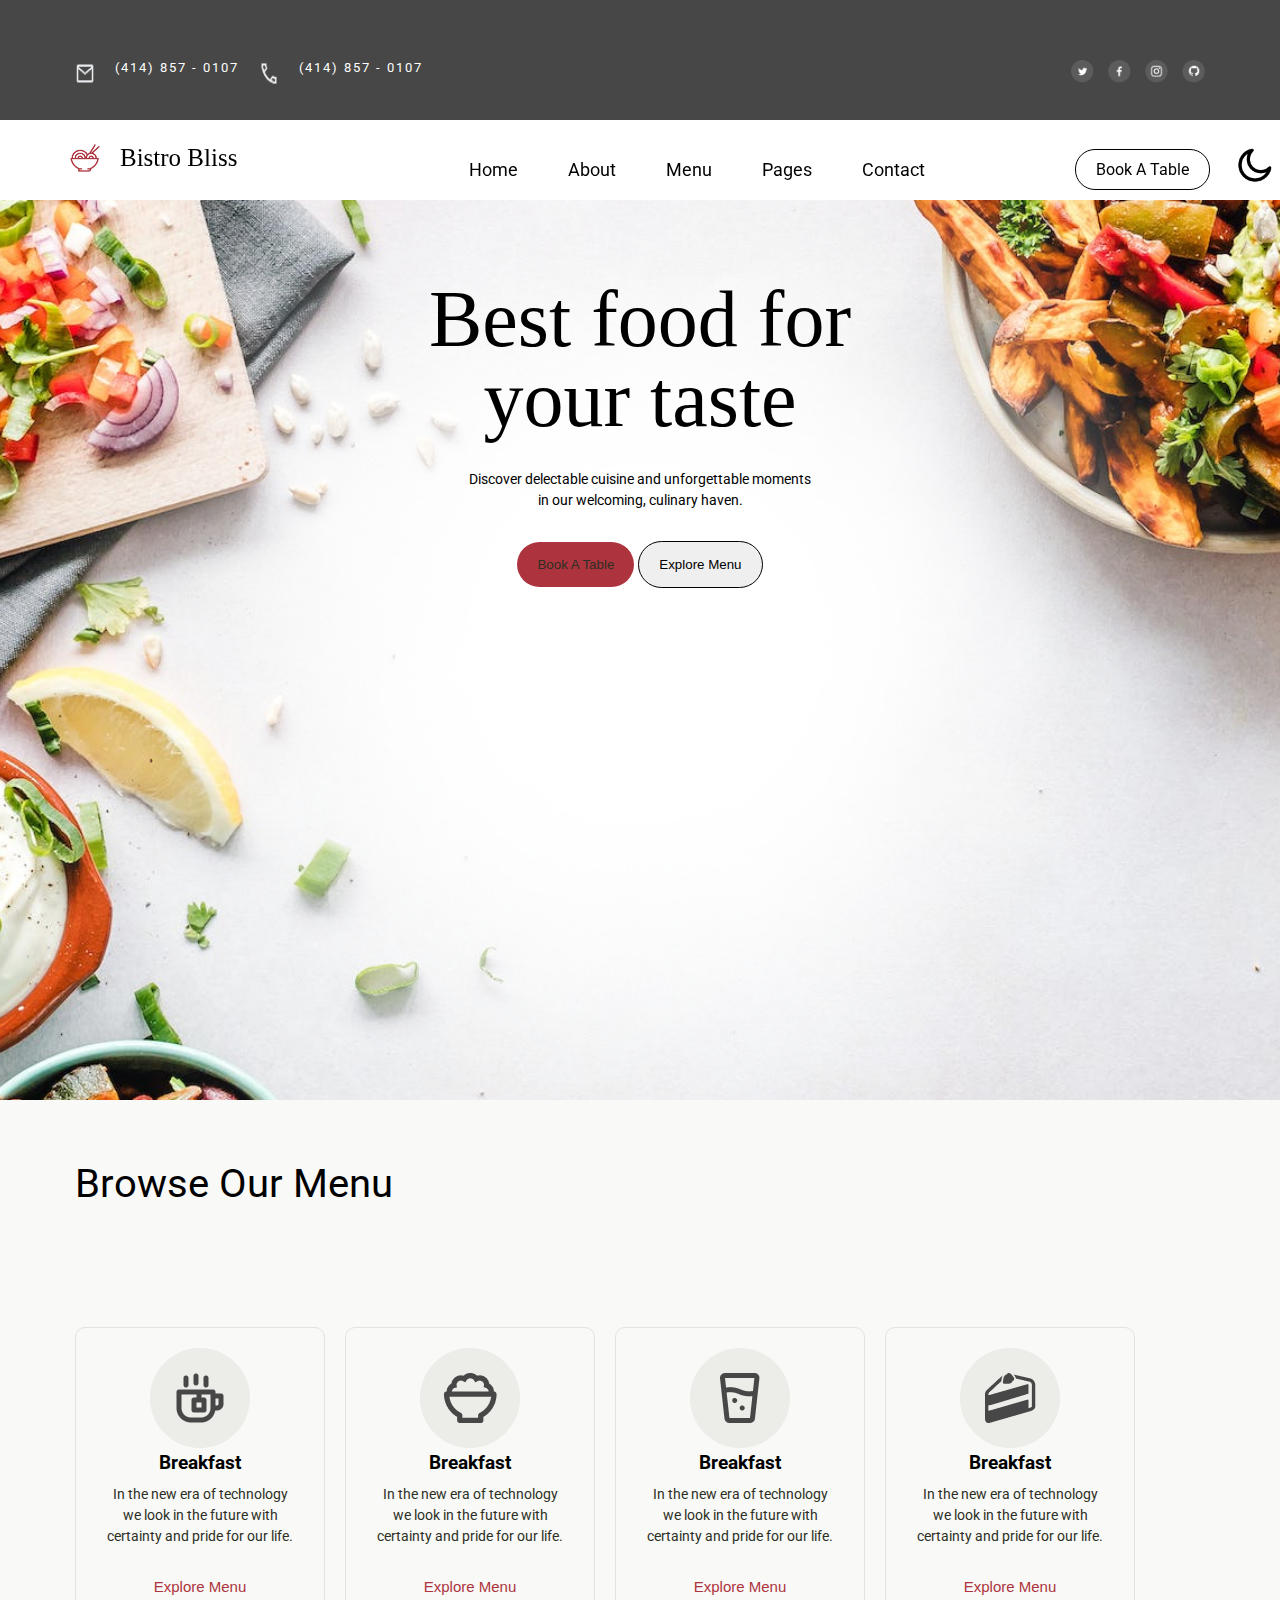
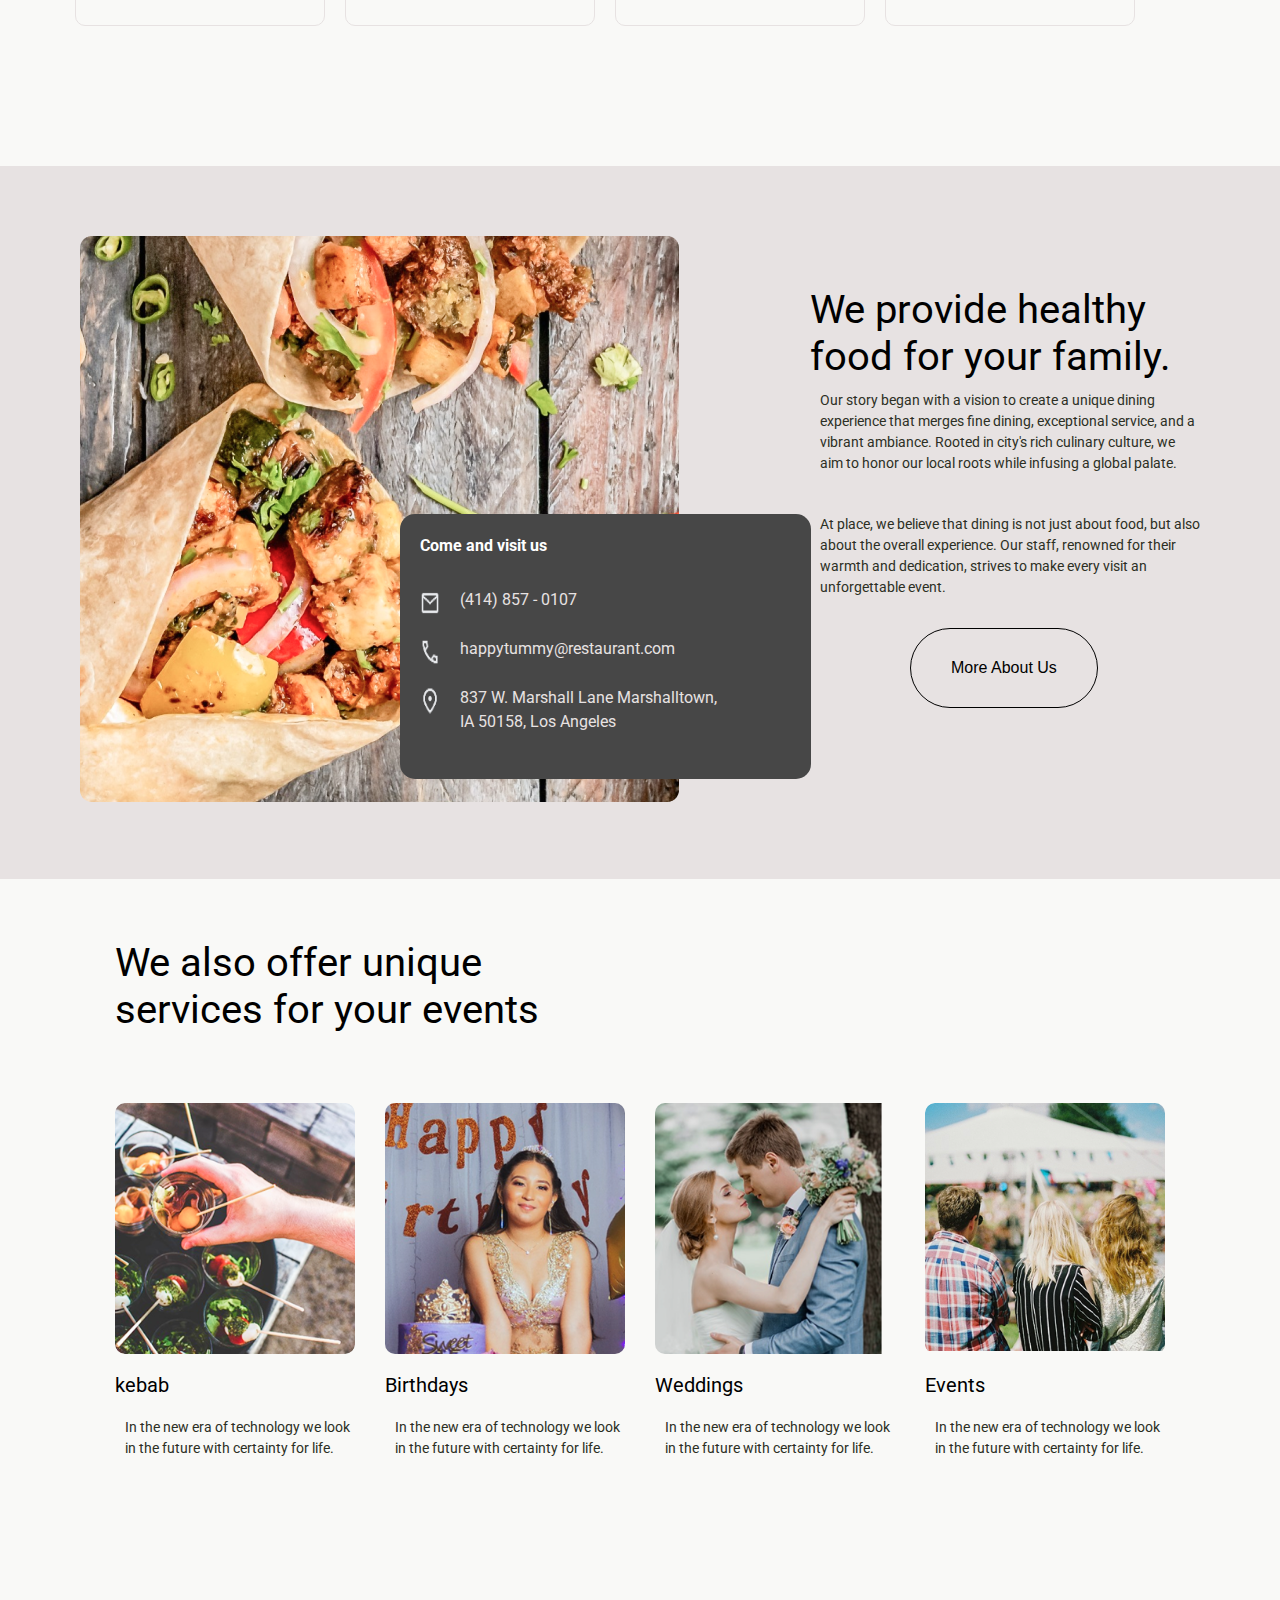
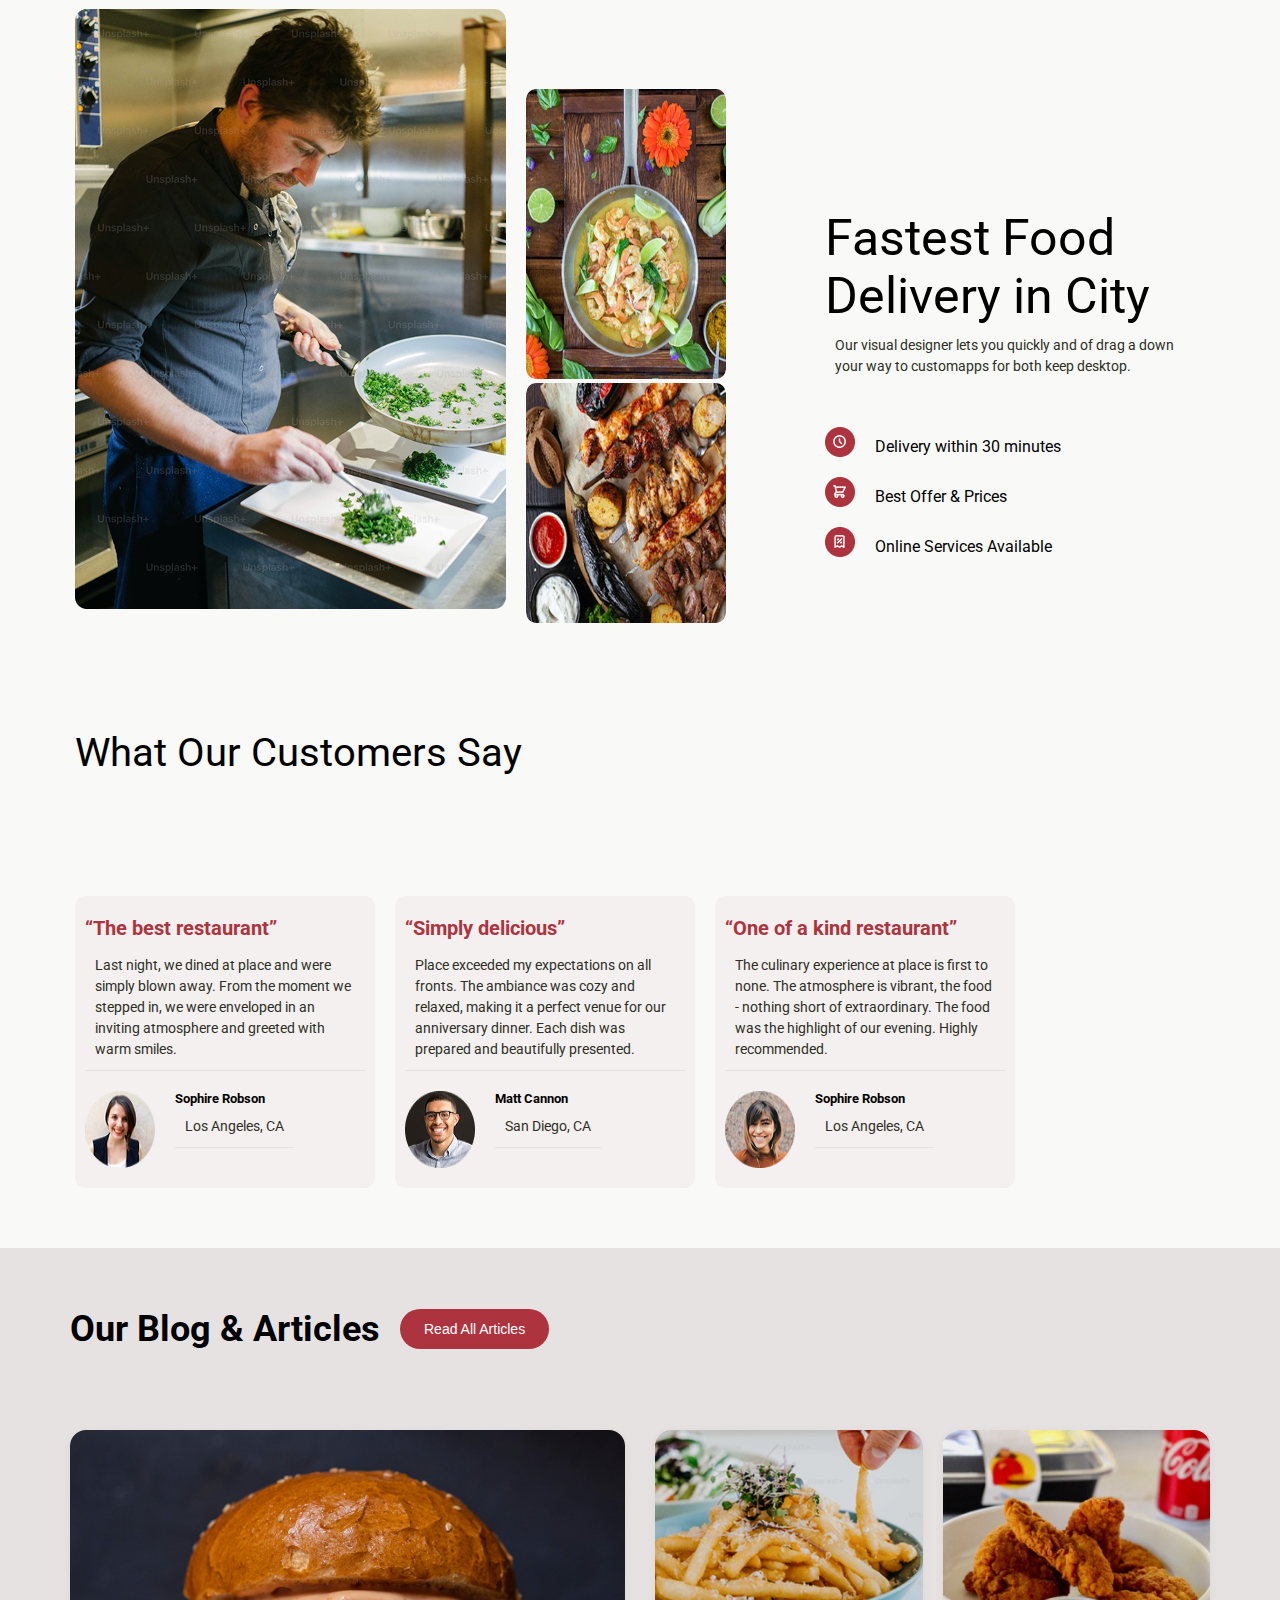
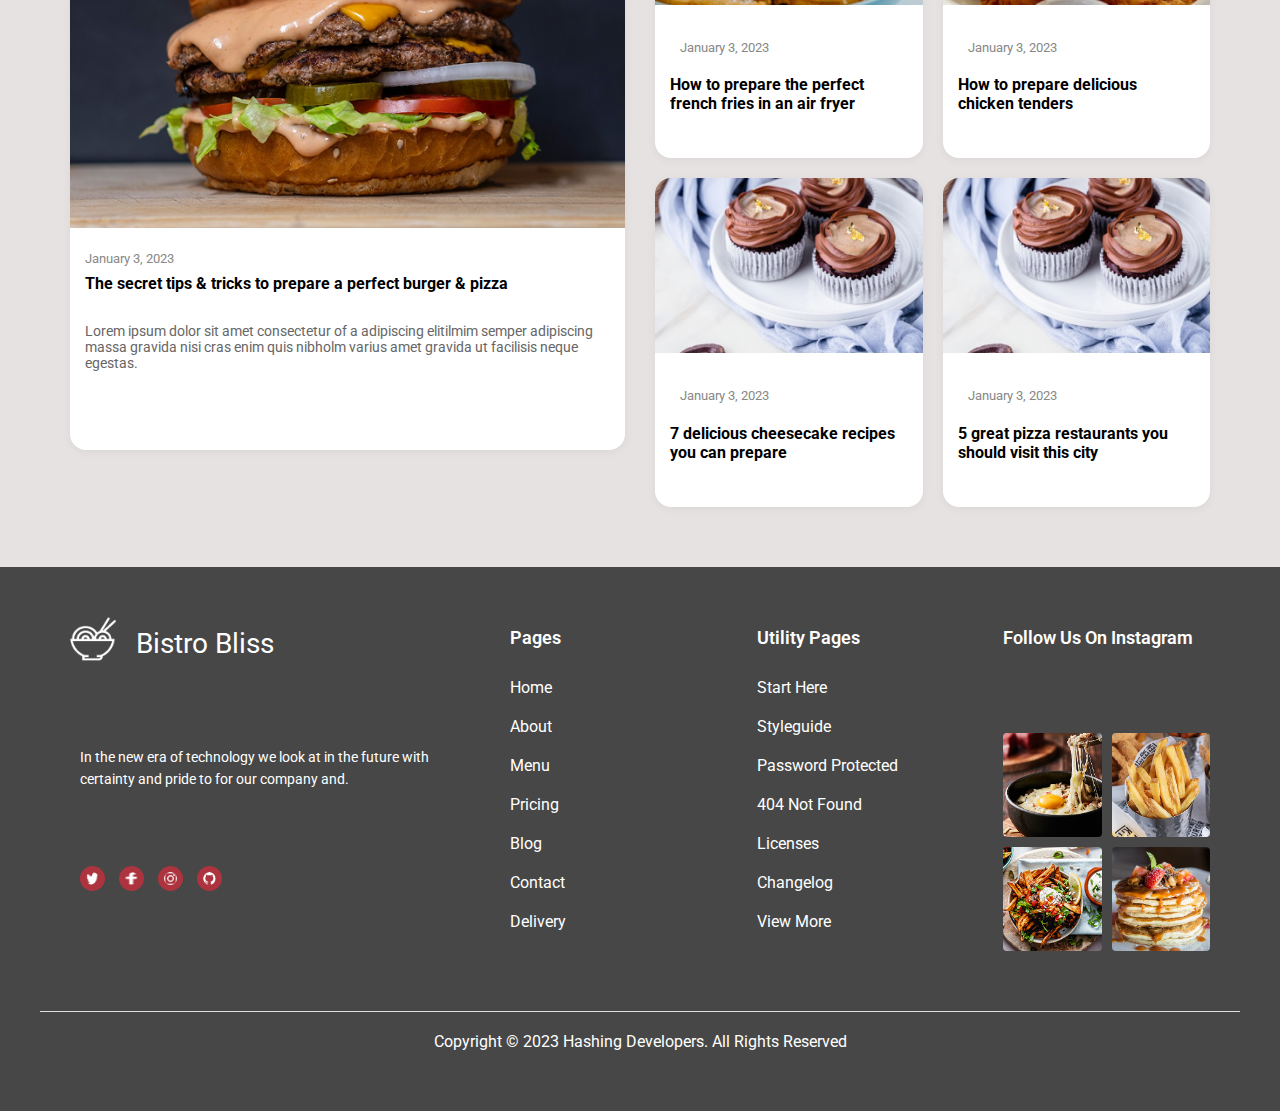
==== commit b06e03cf: "Add: Footer Section" ====
--- a/index.html
+++ b/index.html
@@ -249,7 +249,7 @@
   <div class="container">
     <div class="blog-header d-flex">
       <h2>Our Blog & Articles</h2>
-      <button>Read All Articles</button>
+      <button onclick="window.location.href='blog.html'">Read All Articles</button>
     </div>
   <div class="blog-container">
     <div class="card2 large">
@@ -297,8 +297,67 @@
   </div>
   </div>
 </section>
-
-</section>
+<footer class="footer">
+  <div class="container">
+      <div class="footer-about d-flex">
+        <img src="assets/icons/Vector (6).png" alt="">
+          <div class="footer-logo">Bistro Bliss</div>
+          <p class="footer-description description">
+              In the new era of technology we look at in the future with certainty and pride to for our company and.
+          </p>
+          <div class="icons">
+            <div class="icon">
+              <img src="assets/icons/logo-twitter 2.png" alt="">
+              <img src="assets//icons/logo-fb-simple 2.png" alt="">
+              <img src="assets/icons/logo-instagram 1.png" alt="">
+              <img src="assets/icons/logo-github 1.png" alt="">
+          
+            </div>
+          </div>
+      </div>
+      
+      <div class="footer-section">
+          <h3 class="footer-heading">Pages</h3>
+          <ul class="footer-links">
+              <li><a href="#">Home</a></li>
+              <li><a href="#">About</a></li>
+              <li><a href="#">Menu</a></li>
+              <li><a href="#">Pricing</a></li>
+              <li><a href="#">Blog</a></li>
+              <li><a href="#">Contact</a></li>
+              <li><a href="#">Delivery</a></li>
+          </ul>
+      </div>
+      
+      <div class="footer-section">
+          <h3 class="footer-heading">Utility Pages</h3>
+          <ul class="footer-links">
+              <li><a href="#">Start Here</a></li>
+              <li><a href="#">Styleguide</a></li>
+              <li><a href="#">Password Protected</a></li>
+              <li><a href="#">404 Not Found</a></li>
+              <li><a href="#">Licenses</a></li>
+              <li><a href="#">Changelog</a></li>
+              <li><a href="#">View More</a></li>
+          </ul>
+      </div>
+      
+      <div class="footer-section d-flex">
+          <h3 class="footer-heading">Follow Us On Instagram</h3>
+          <div class="instagram-placeholder d-flex ">
+<img src="assets/images/pexels-steve-3789885 1.png" alt="">  
+<img src="assets/images/eiliv-aceron-d5PbKQJ0Lu8-unsplash 1.png" alt="">  
+<img src="assets/images/pexels-ella-olsson-1640772 1.png" alt="">  
+<img src="assets/images/Mask group (3).png" alt="">  
+</div>
+        </div>
+      </div>
+  </div>
+  
+  <div class="footer-bottom">
+      Copyright © 2023 Hashing Developers. All Rights Reserved
+  </div>
+</footer>
     <script src="assets/scripts/main.js"></script>
 </body>
 </html>--- a/assets/styles/main.css
+++ b/assets/styles/main.css
@@ -345,7 +345,7 @@
 }
 @media (max-width: 991px) {
   .about{
-    width: 100%;
+    width: 300px;
   }
   .about-img img {
     width: 300px;
@@ -427,12 +427,18 @@
   margin-bottom: 10px;
 }
 @media (max-width: 991px){
+
   .service .cards .card img{
     margin: auto;
+    width: 200px;
+  }
+  .service .cards .card p{
+    width: 200px;
   }
 }
 .delivery {
   padding: var(--section-padding);
+  margin: auto;
 }
 .delivery .delivery-img .image1 {
   height: 600px;
@@ -478,7 +484,7 @@
     width: 200px;
   }
   .delivery-info {
-    width: 300px;
+    width: 200px;
     position: relative;
     top: 200px;
   }
@@ -517,7 +523,17 @@
 }
 @media (max-width: 991px){
   .customers h2{
-padding-top: 100px;  }
+padding-top: 100px; 
+  }
+  .customers .cards .card{
+    width: 200px;
+  }
+  .customers .user-info h5{
+    font-size: 12px;
+  }
+  .customers .cards .card h4{
+    font-size: 15px;
+  }
 }
 .blog{
   background-color: var(--hover);
@@ -607,3 +623,120 @@
 .card2.small {
   width: calc(50% - 10px);
 }
+.footer {
+  background-color: var(--banner-color);
+  color: var(--white);
+  padding: 60px 20px;
+}
+
+.container {
+  display: flex;
+  flex-wrap: wrap;
+  justify-content: space-between;
+  max-width: 1200px;
+  margin: 0 auto;
+  gap: 40px;
+}
+
+.footer-section {
+  flex: 1;
+  min-width: 200px;
+  flex-wrap: wrap;
+}
+
+.footer-about {
+  flex: 2;
+  min-width: 300px;
+  max-width: 400px;
+}
+.footer-about img {
+  width: 46px;
+  height: 44px;
+  position: relative;
+  top: -10px;
+}
+
+.footer-logo {
+  font-size: 28px;
+  font-weight: 400;
+}
+
+.footer-description {
+  color: var(--secondary-color);
+  line-height: 1.6;
+  margin-bottom: 10px;
+}
+.footer-about .icons .icon img {
+  padding: 6px;
+  width: 25px;
+  height: 25px;
+  background-color: var(--button-color);
+  border-radius: 50%;
+}
+
+.footer-heading {
+  font-size: 18px;
+  font-weight: 600;
+  margin-bottom: 20px;
+  position: relative;
+  padding-bottom: 10px;
+}
+
+.footer-heading::after {
+  content: '';
+  position: absolute;
+  left: 0;
+  bottom: 0;
+  width: 40px;
+  height: 2px;
+  background-color: var(--accent-color);
+}
+
+.footer-links {
+  list-style: none;
+  padding: 0px;
+  margin: 0px;
+}
+
+.footer-links li {
+  margin-bottom: 20px;
+}
+
+.footer-links a {
+  color: var(--white);
+  transition: color 0.3s;
+}
+
+
+.footer-bottom {
+  margin-top: 60px;
+  text-align: center;
+  color: var(--secondary-color);
+  padding-top: 20px;
+  border-top: 1px solid #ddd;
+  max-width: 1200px;
+  margin-left: auto;
+  margin-right: auto;
+}
+
+.instagram-placeholder{
+  display: flex;
+  flex-wrap: wrap;
+  gap: 10px; 
+}
+
+.instagram-placeholder img {
+  width: calc(50% - 5px); 
+  height: auto;
+  object-fit: cover;
+  border-radius: 4px; 
+}
+
+
+@media (max-width: 768px) {
+  .footer-section,
+  .footer-about {
+      flex: 100%;
+      min-width: 100%;
+  }
+}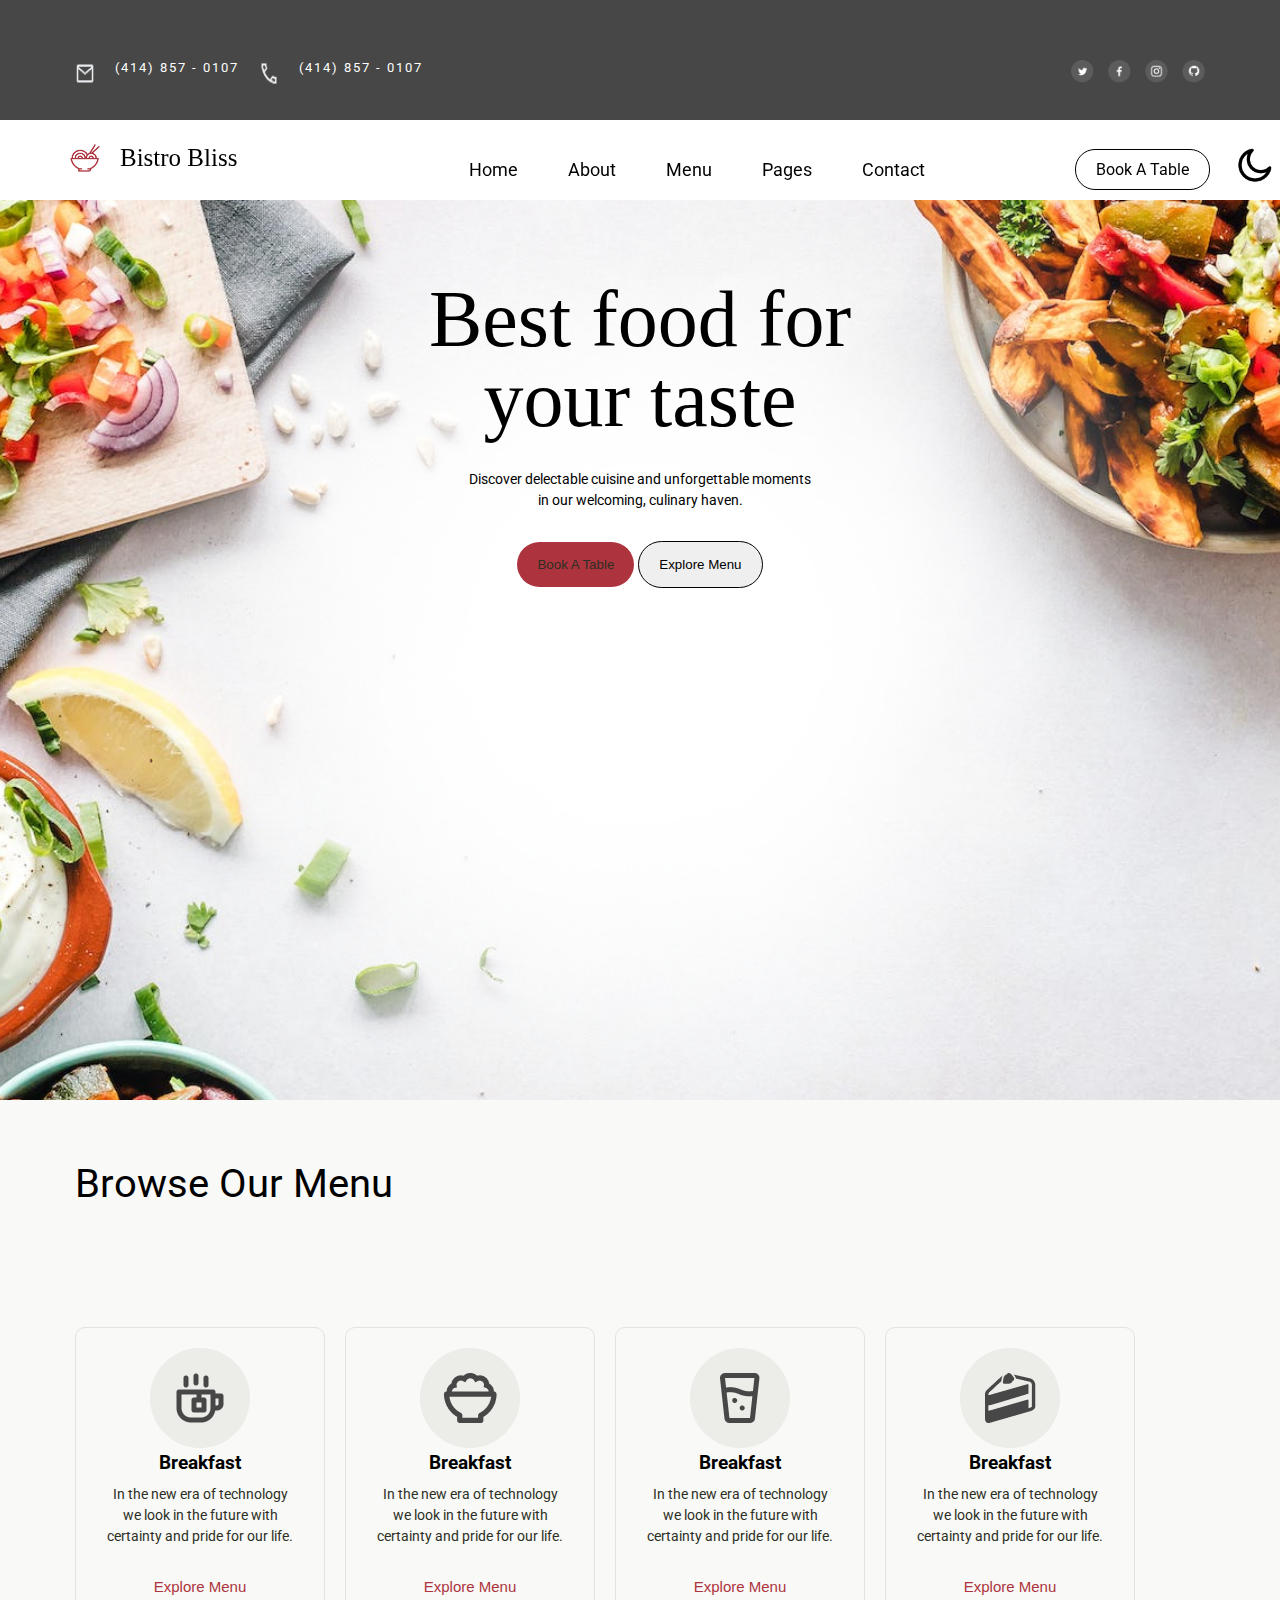
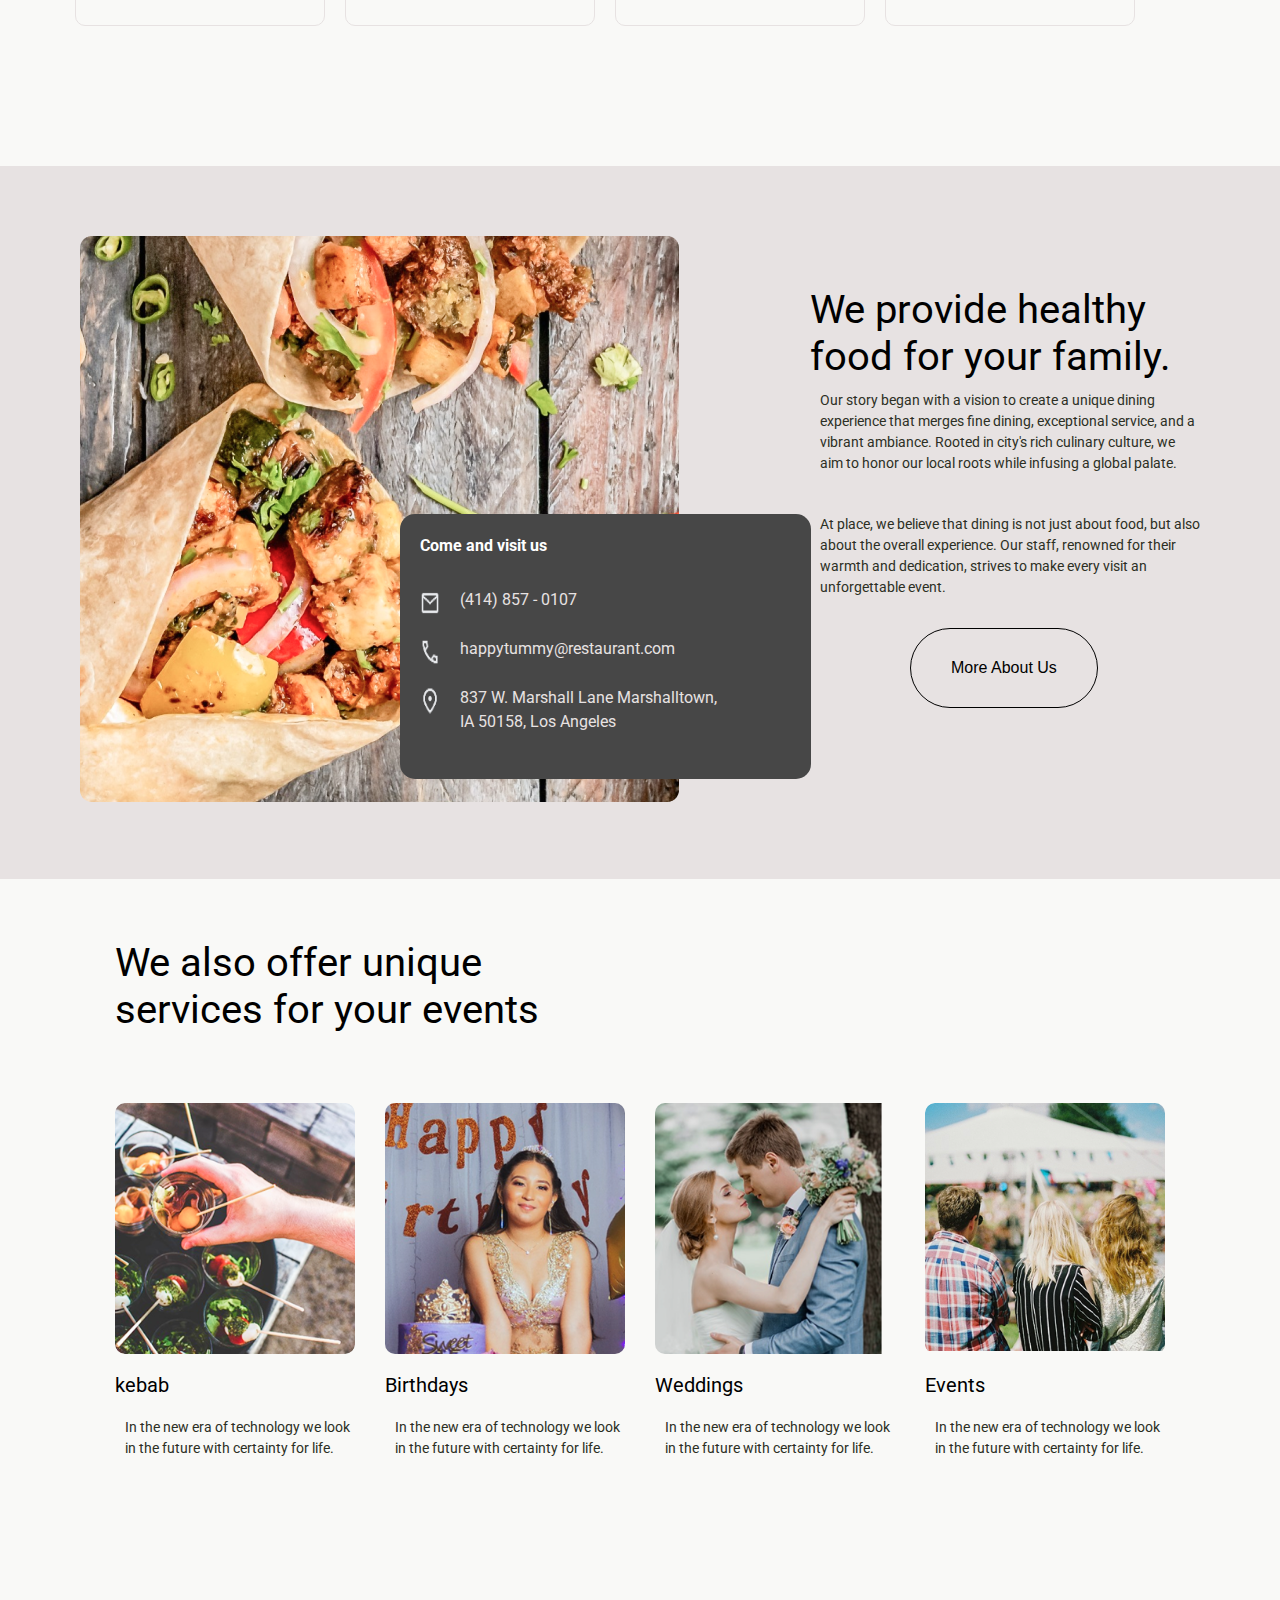
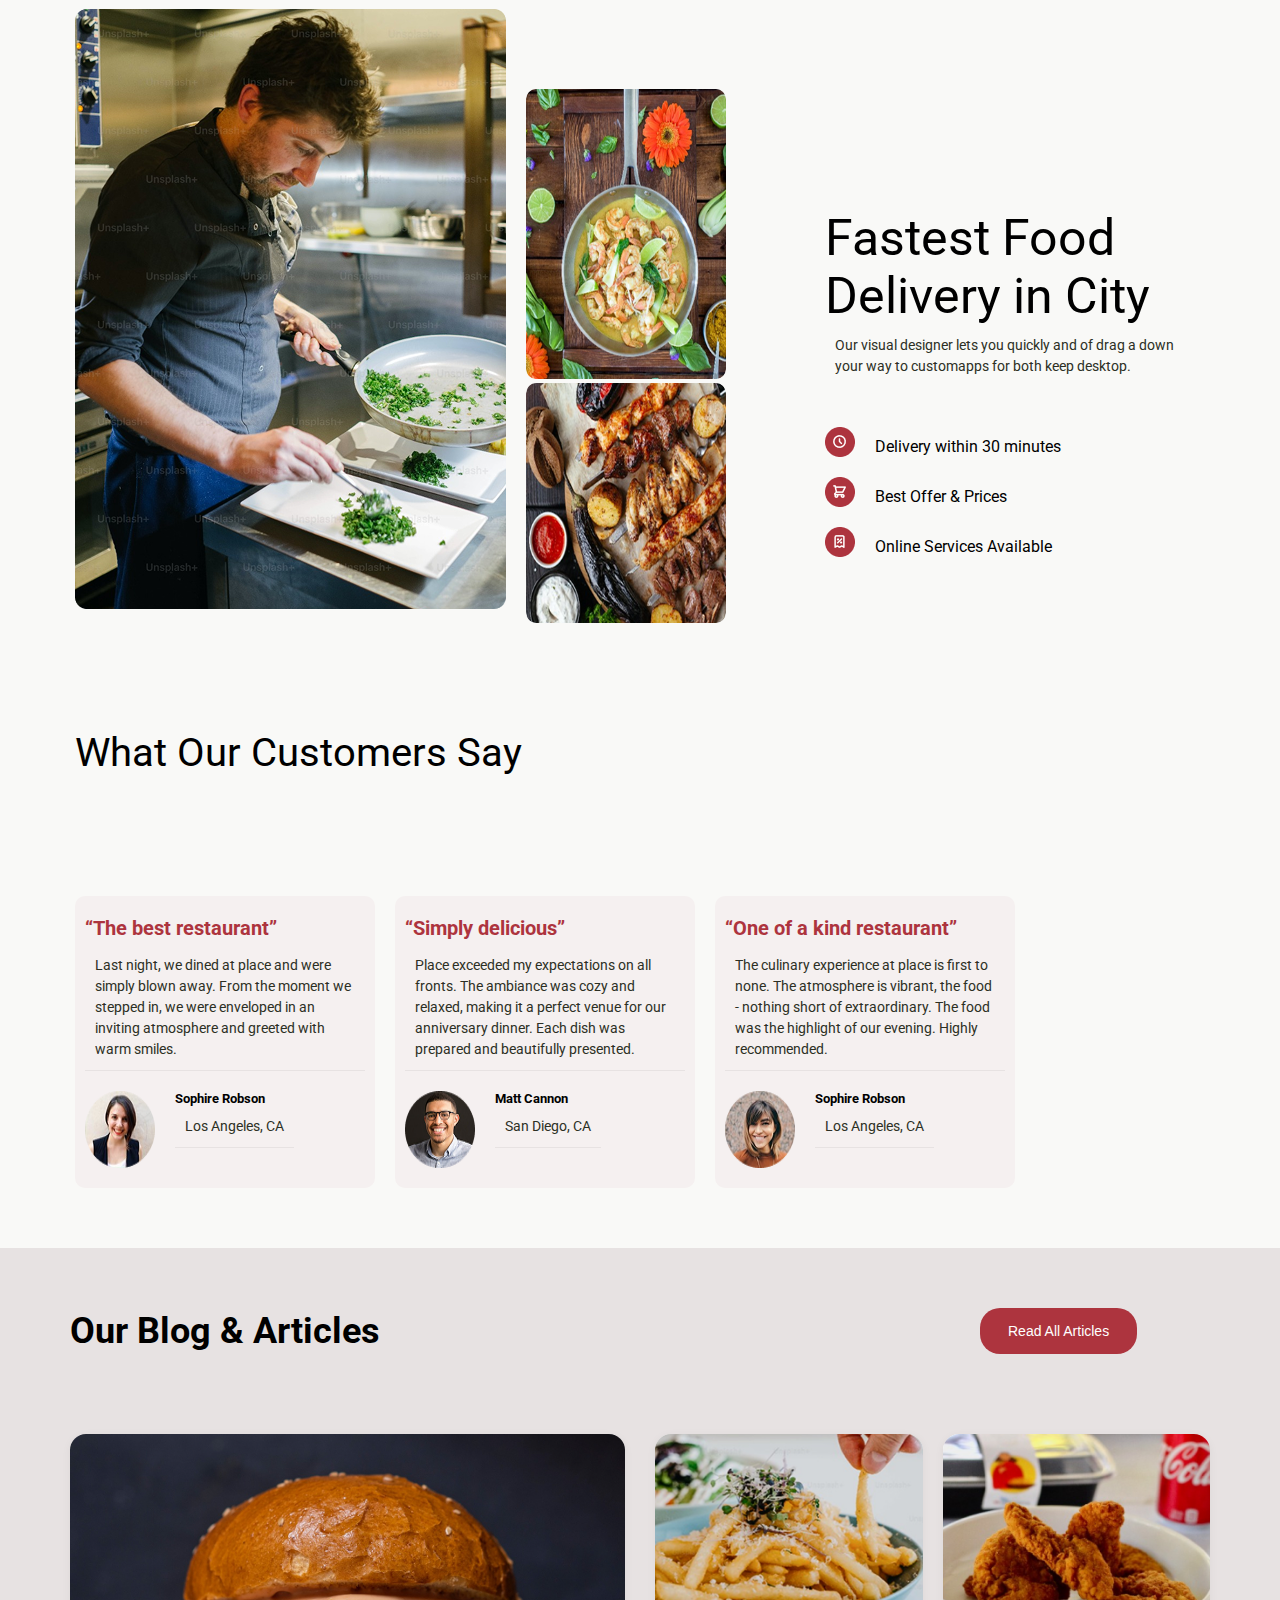
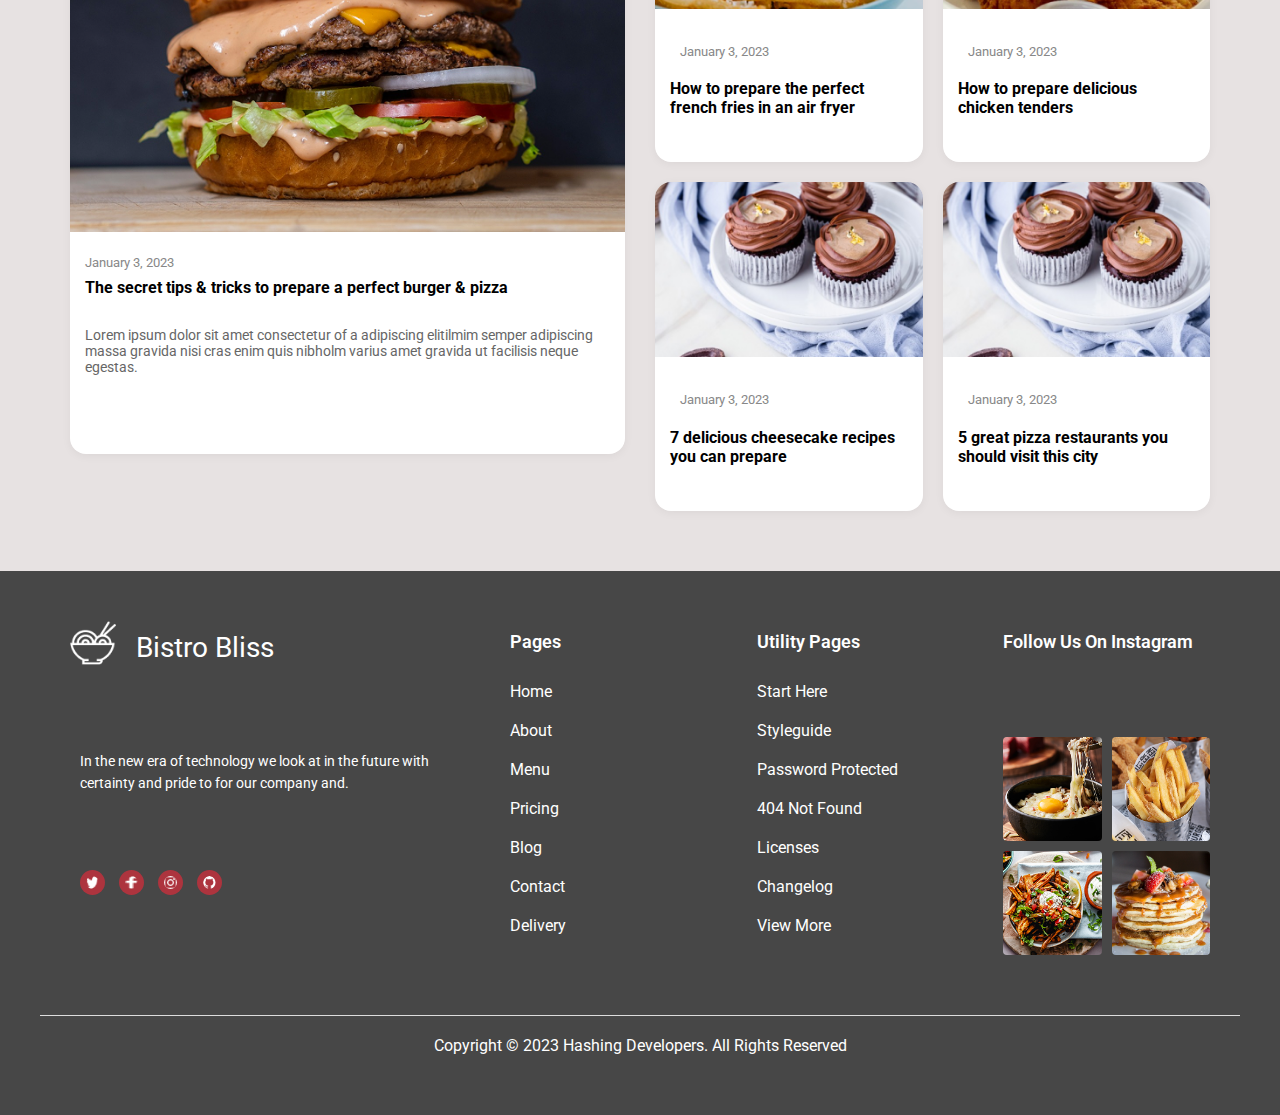
==== commit 5dc4f1d0: "Add: Footer Section" ====
--- a/index.html
+++ b/index.html
@@ -8,7 +8,10 @@
   <link rel="shortcut icon" href="assets/icons/logo1.png" type="image/x-icon">
   <link rel="preconnect" href="https://fonts.googleapis.com">
 <link rel="preconnect" href="https://fonts.gstatic.com" crossorigin>
-<link href="https://fonts.googleapis.com/css2?family=Inconsolata:wght@200..900&family=Inter+Tight:ital,wght@0,100..900;1,100..900&family=Inter:ital,opsz,wght@0,14..32,100..900;1,14..32,100..900&family=Roboto:ital,wght@0,100;0,300;0,400;0,500;0,700;0,900;1,100;1,300;1,400;1,500;1,700;1,900&display=swap" rel="stylesheet">
+<link href="https://fonts.googleapis.com/css2?family=Inconsolata:wght@200..900&family=Inter+Tight:ital,
+wght@0,100..900;1,100..900&family=Inter:ital,
+opsz,wght@0,14..32,100..900;1,14..32,100..900&family=Roboto:ital,wght@0,
+100;0,300;0,400;0,500;0,700;0,900;1,100;1,300;1,400;1,500;1,700;1,900&display=swap" rel="stylesheet">
 
 </head>
 <body>
@@ -48,11 +51,11 @@
           <label for="toggle"><img src="assets/icons/menu.webp" alt="menu" /></label>
           <input type="checkbox" id="toggle" />
           <ul>
-            <li><a href="#home">Home</a></li>
-            <li><a href="#about">About</a></li>
-            <li><a href="#menu">Menu</a></li>
-            <li><a href="#pages">Pages</a></li>
-            <li><a href="#contact">Contact</a></li>
+            <li><a href="#home" onclick="window.location.href='index.html'" >Home</a></li>
+            <li><a href="#about" onclick="window.location.href='about.html'">About</a></li>
+            <li><a href="#menu  "onclick="window.location.href='menu.html'" >Menu</a></li>
+            <li><a href="#pages" onclick="window.location.href='blog.html'" >Pages</a></li>
+            <li><a href="#contact" onclick="window.location.href='Contact.html'" >Contact</a></li>
             <li><a href="#" onclick="window.location.href='book.html'" class="book">Book A Table</a></li>
           
           </ul>
--- a/assets/styles/main.css
+++ b/assets/styles/main.css
@@ -64,7 +64,7 @@
 }
 .text-center {
   text-align: center;
-}
+} 
 @media (min-width: 768px) {
   .container {
     width: 750px;
@@ -542,6 +542,7 @@
 .blog-header {
   display: flex;
   justify-content: space-between;
+  gap: 600px;
   align-items: center;
   flex-wrap: wrap;
   margin-bottom: 40px;
@@ -555,7 +556,7 @@
 .blog-header button {
   background-color: var(--button-color);
   color: var(--white);
-  padding: 12px 24px;
+  padding: 15px 28px;
   border: none;
   border-radius: 20px;
   cursor: pointer;
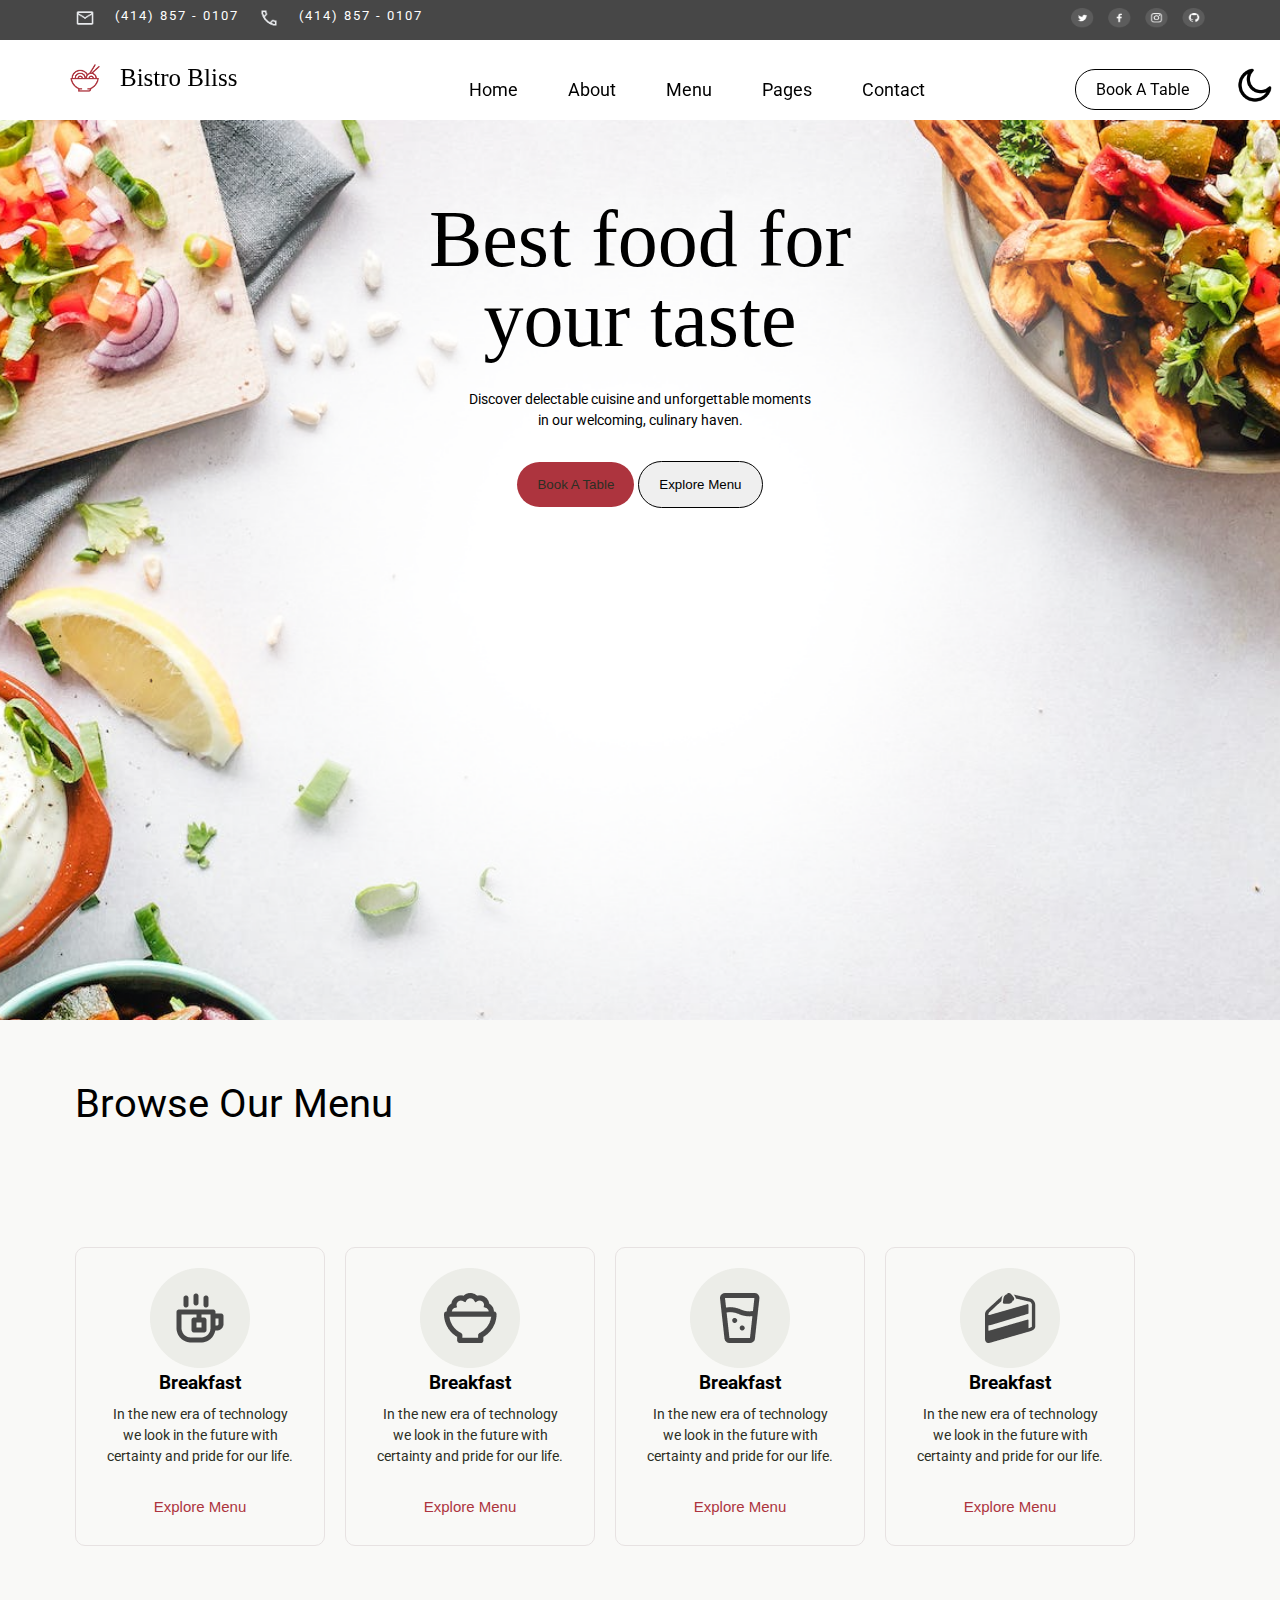
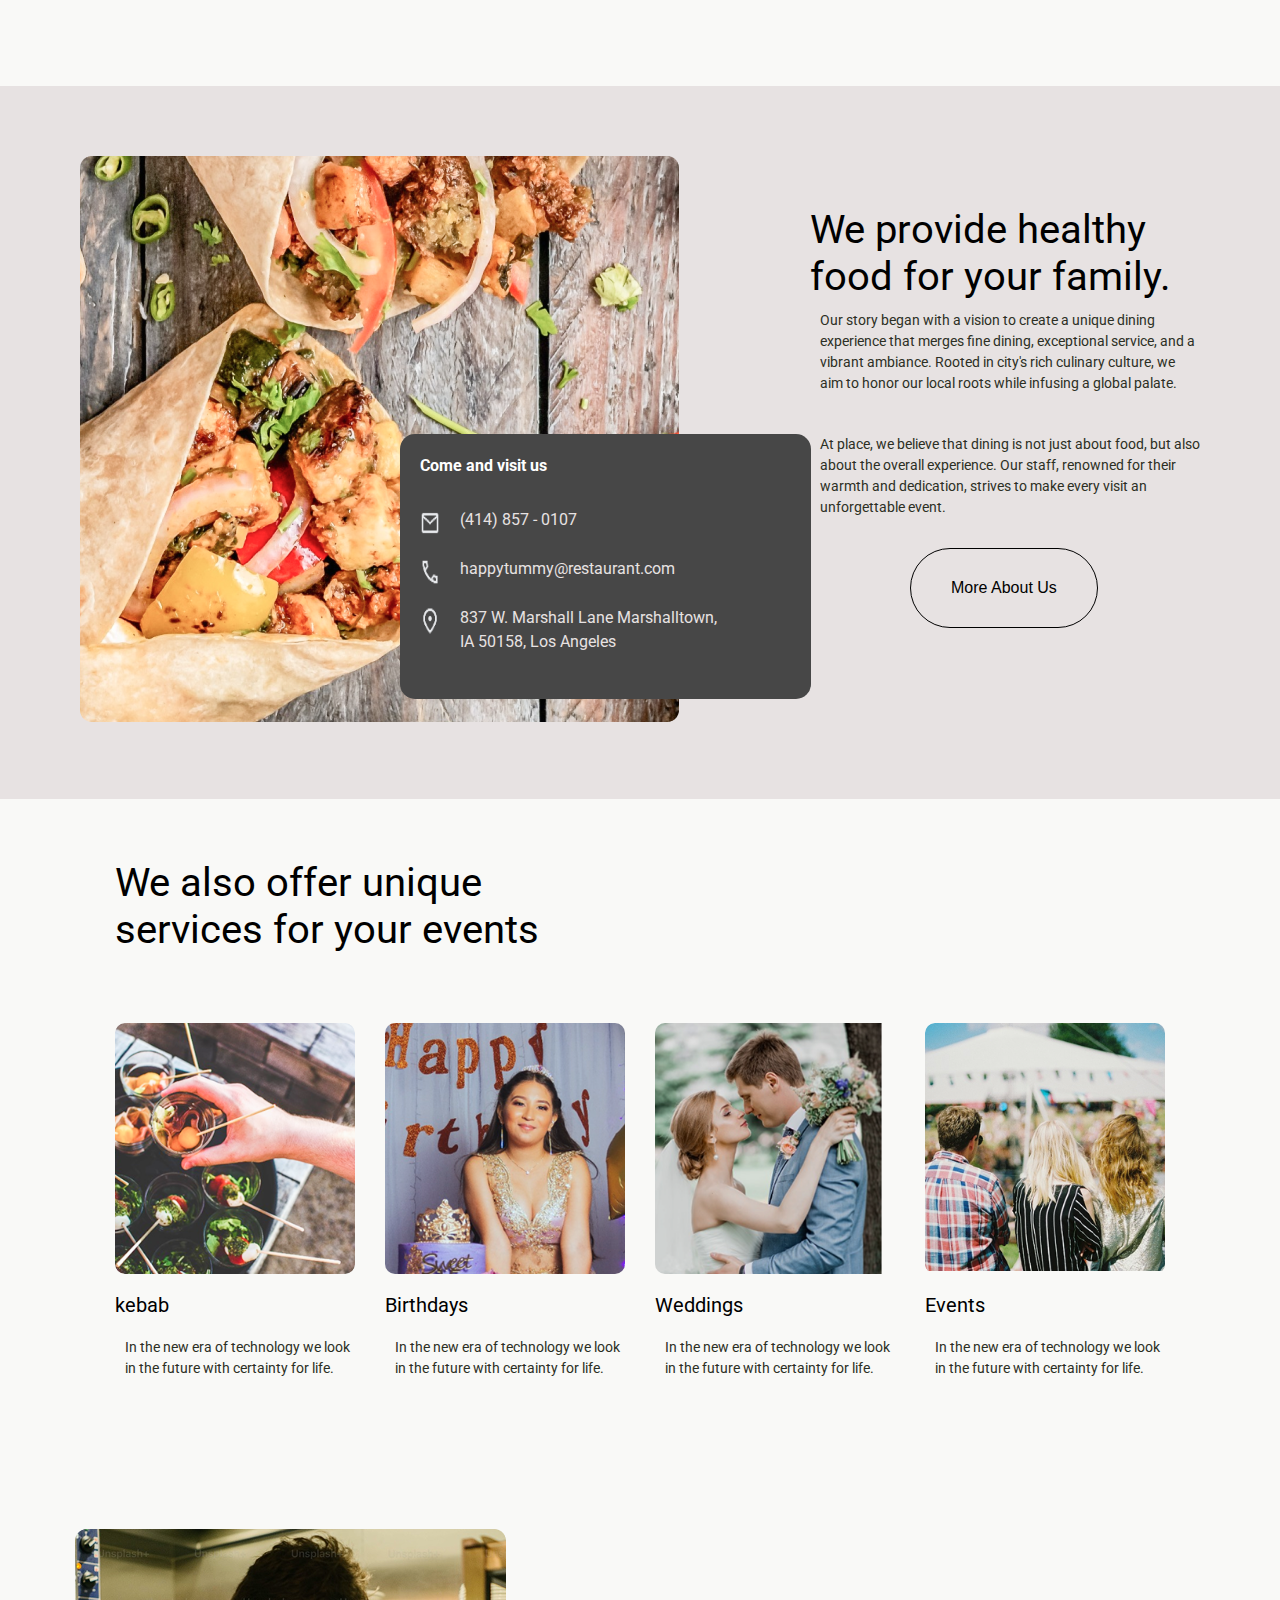
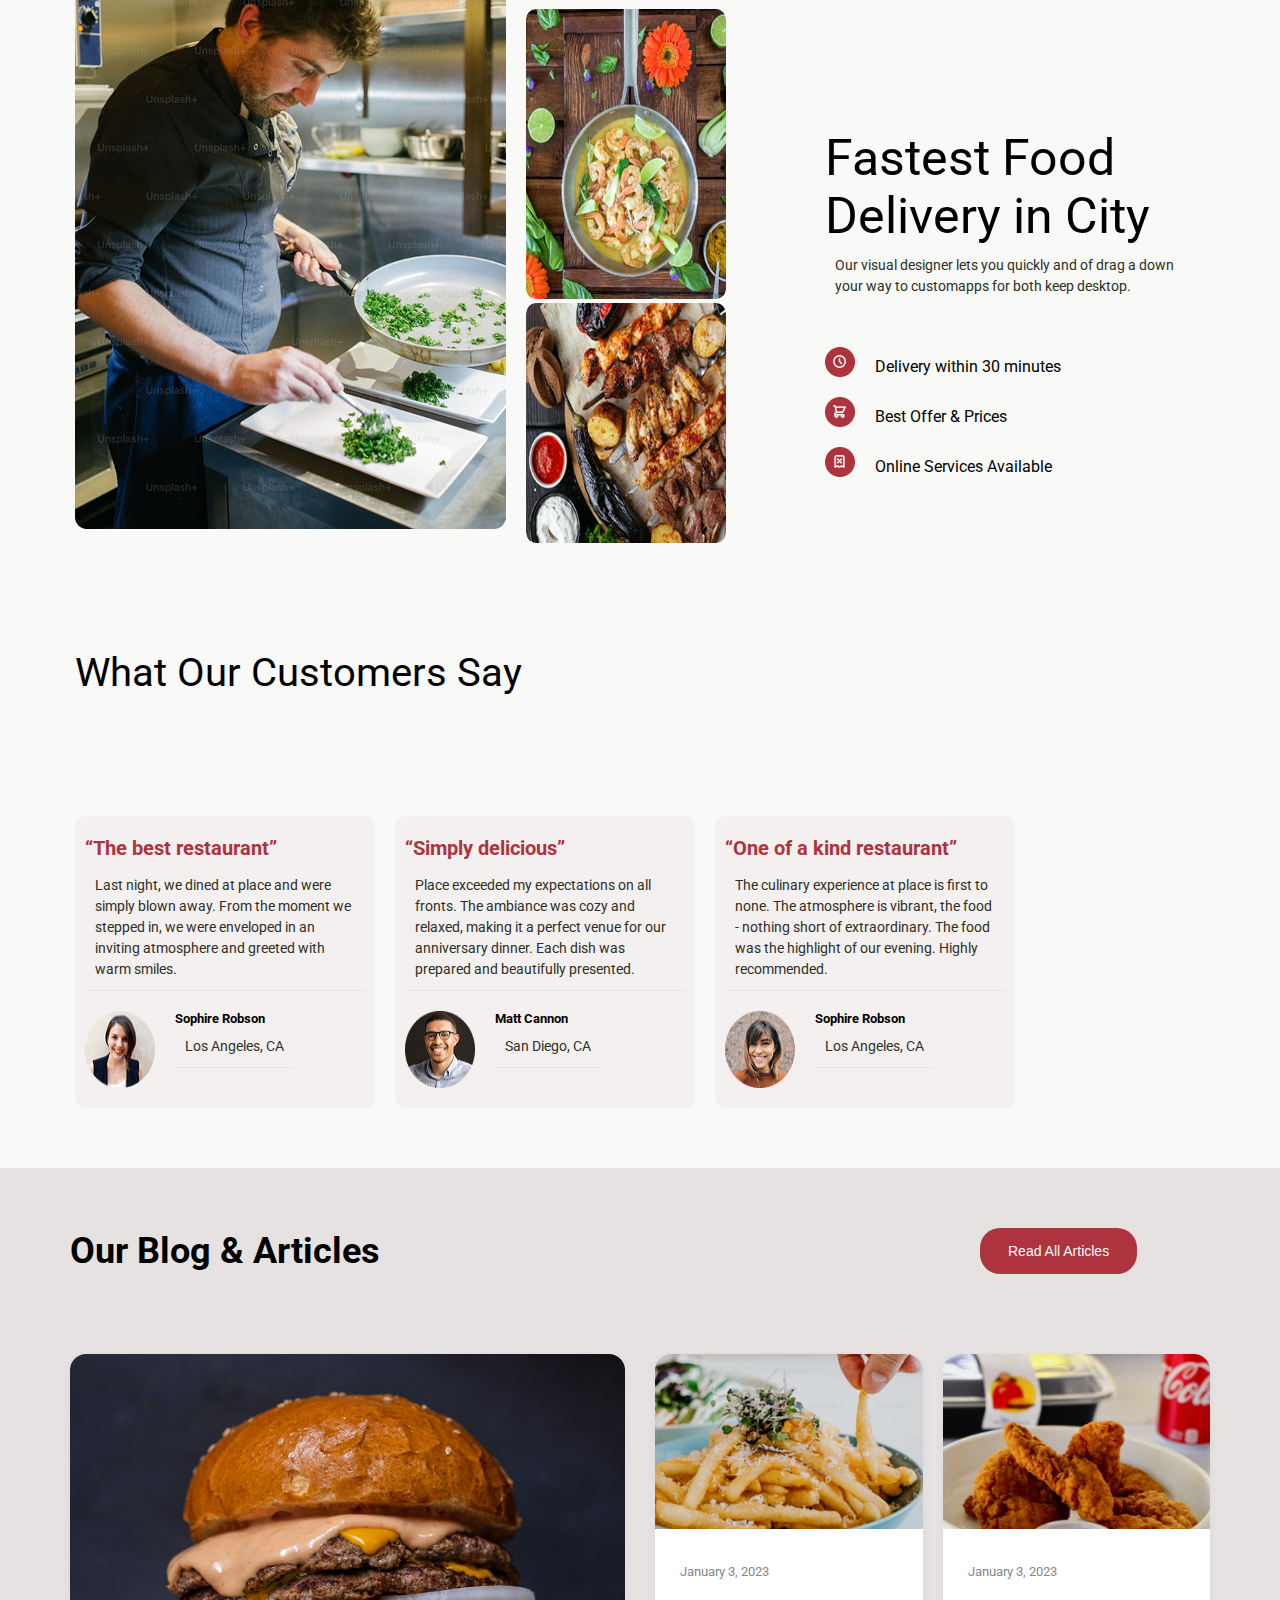
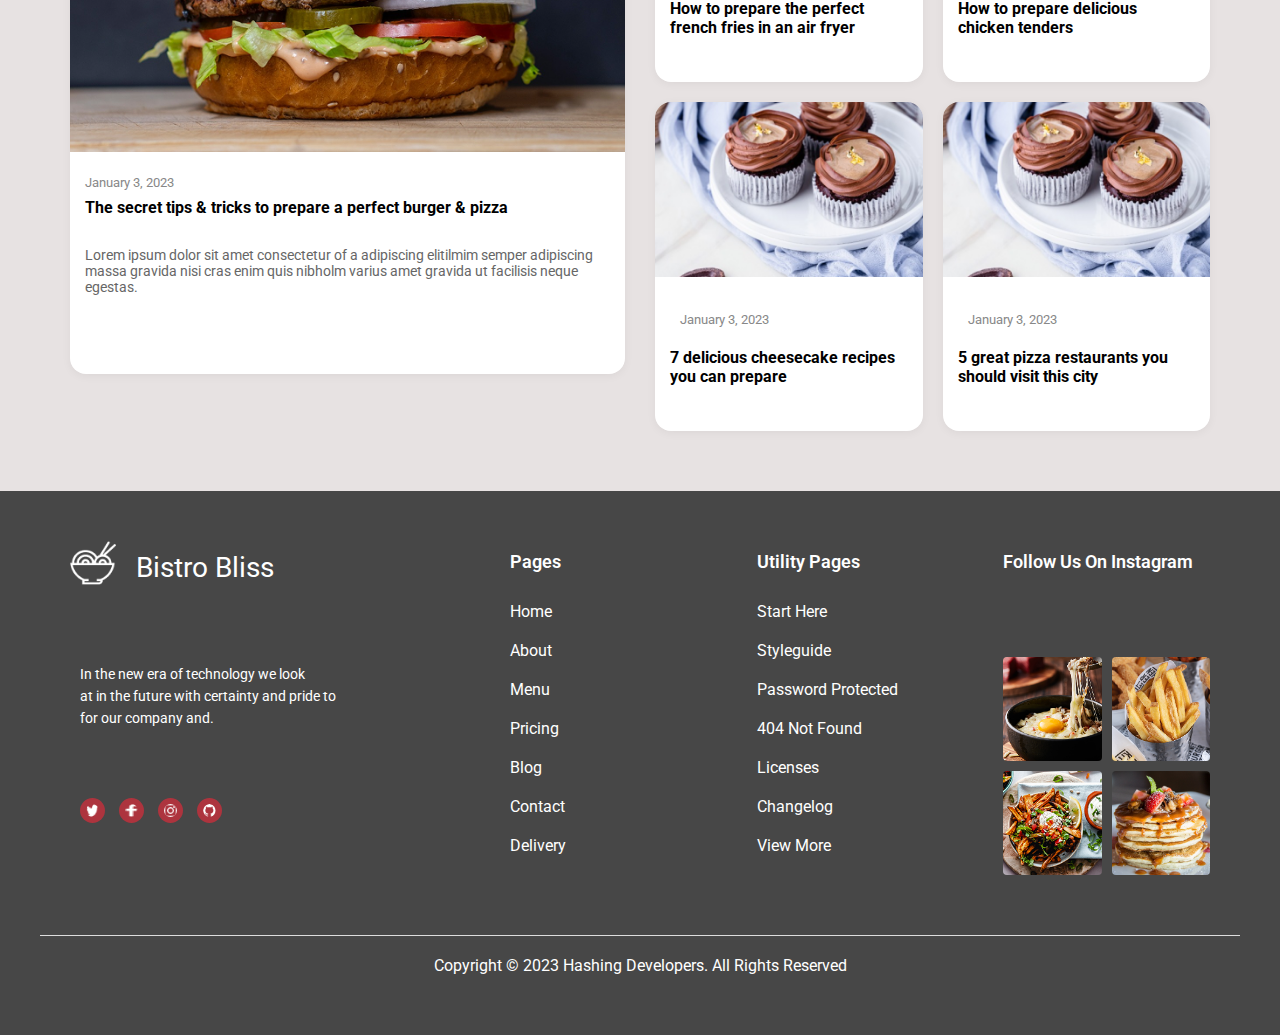
==== commit 3477f2b7: "Start: Menu Page & Add: Banner & Header Section" ====
--- a/index.html
+++ b/index.html
@@ -306,7 +306,7 @@
         <img src="assets/icons/Vector (6).png" alt="">
           <div class="footer-logo">Bistro Bliss</div>
           <p class="footer-description description">
-              In the new era of technology we look at in the future with certainty and pride to for our company and.
+              In the new era of technology we look <br> at in the future with certainty and pride to <br> for our company and.
           </p>
           <div class="icons">
             <div class="icon">
--- a/assets/styles/main.css
+++ b/assets/styles/main.css
@@ -82,15 +82,19 @@
 }
 .banner {
   background-color: var(--banner-color);
-  height: 10px;
+  height: 40px;
+  overflow: hidden;
+  padding: 5px 0;
+
 }
 .banner .container {
   justify-content: space-between;
-  padding: 0 20px;
+  padding: 3px 20px;
 }
 
 .banner img {
   width: 20px;
+  height: 20px;
 }
 .banner p {
   font-size: 13px;
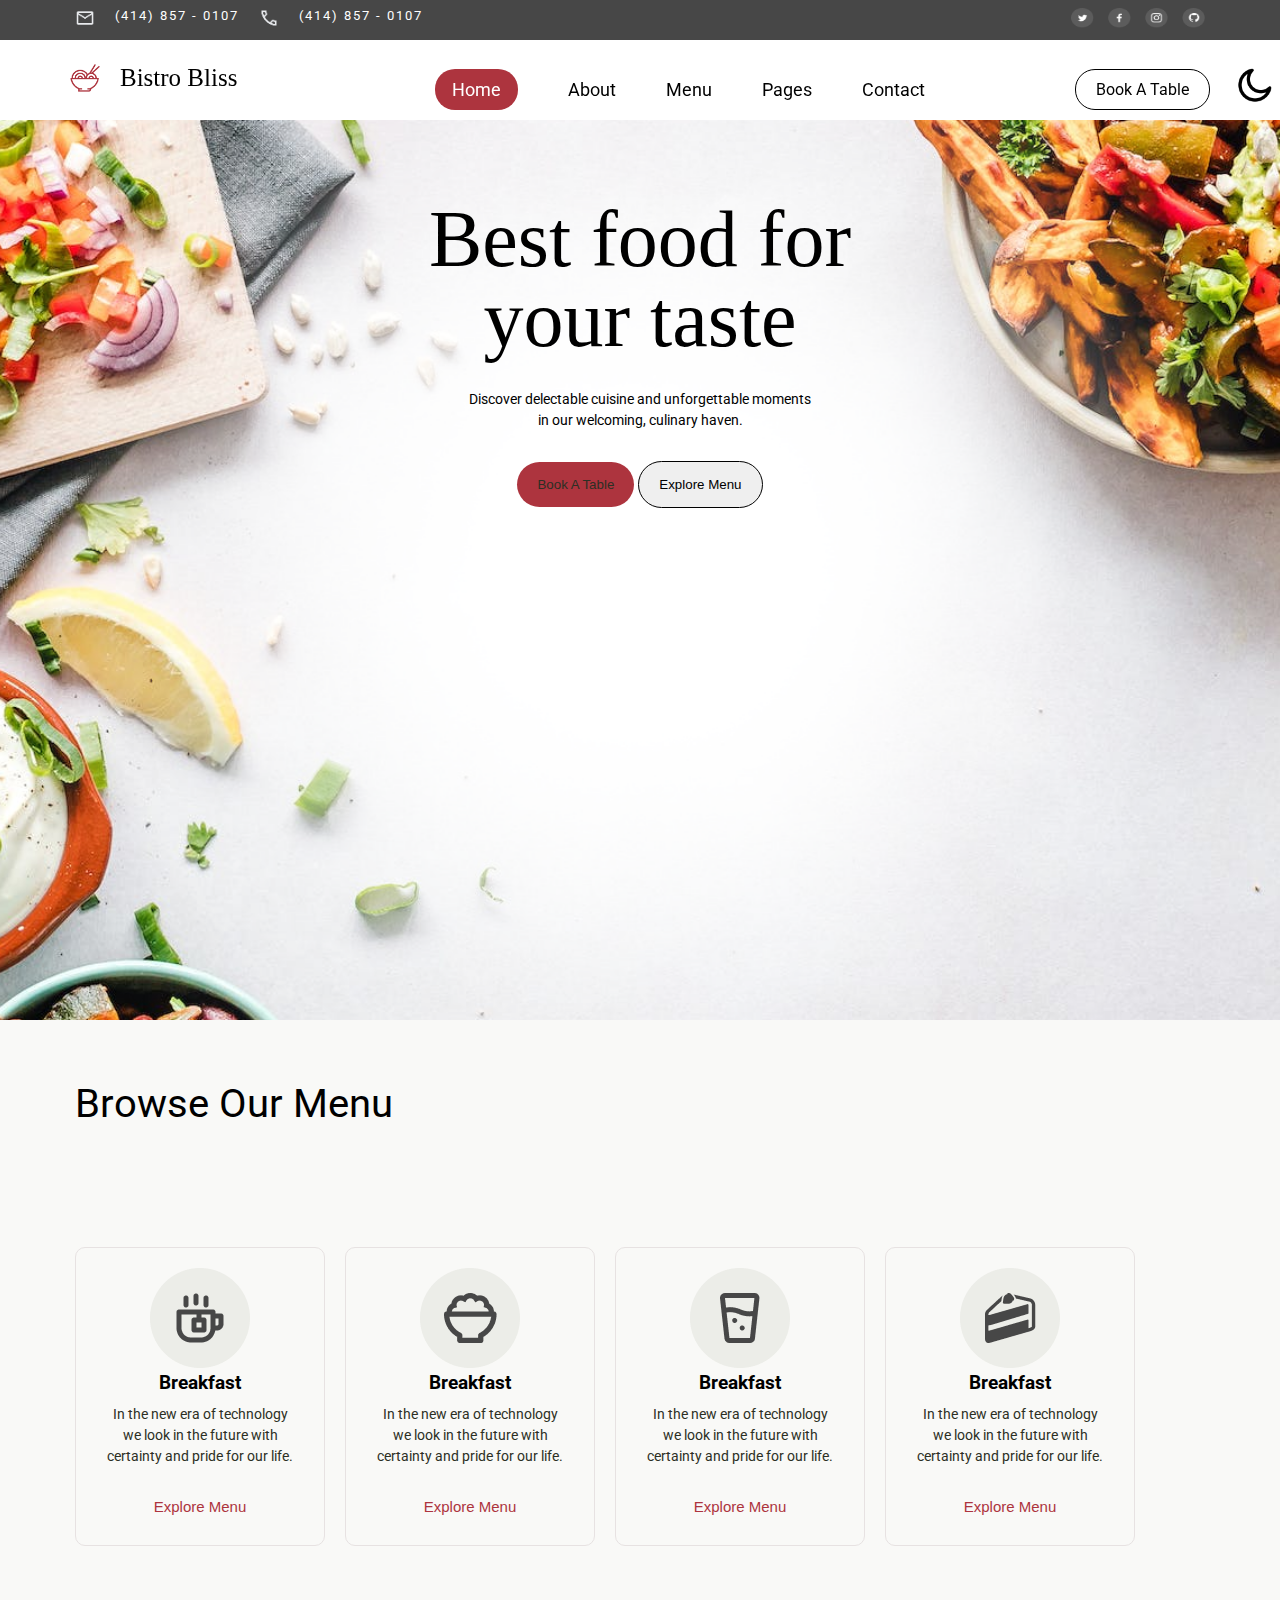
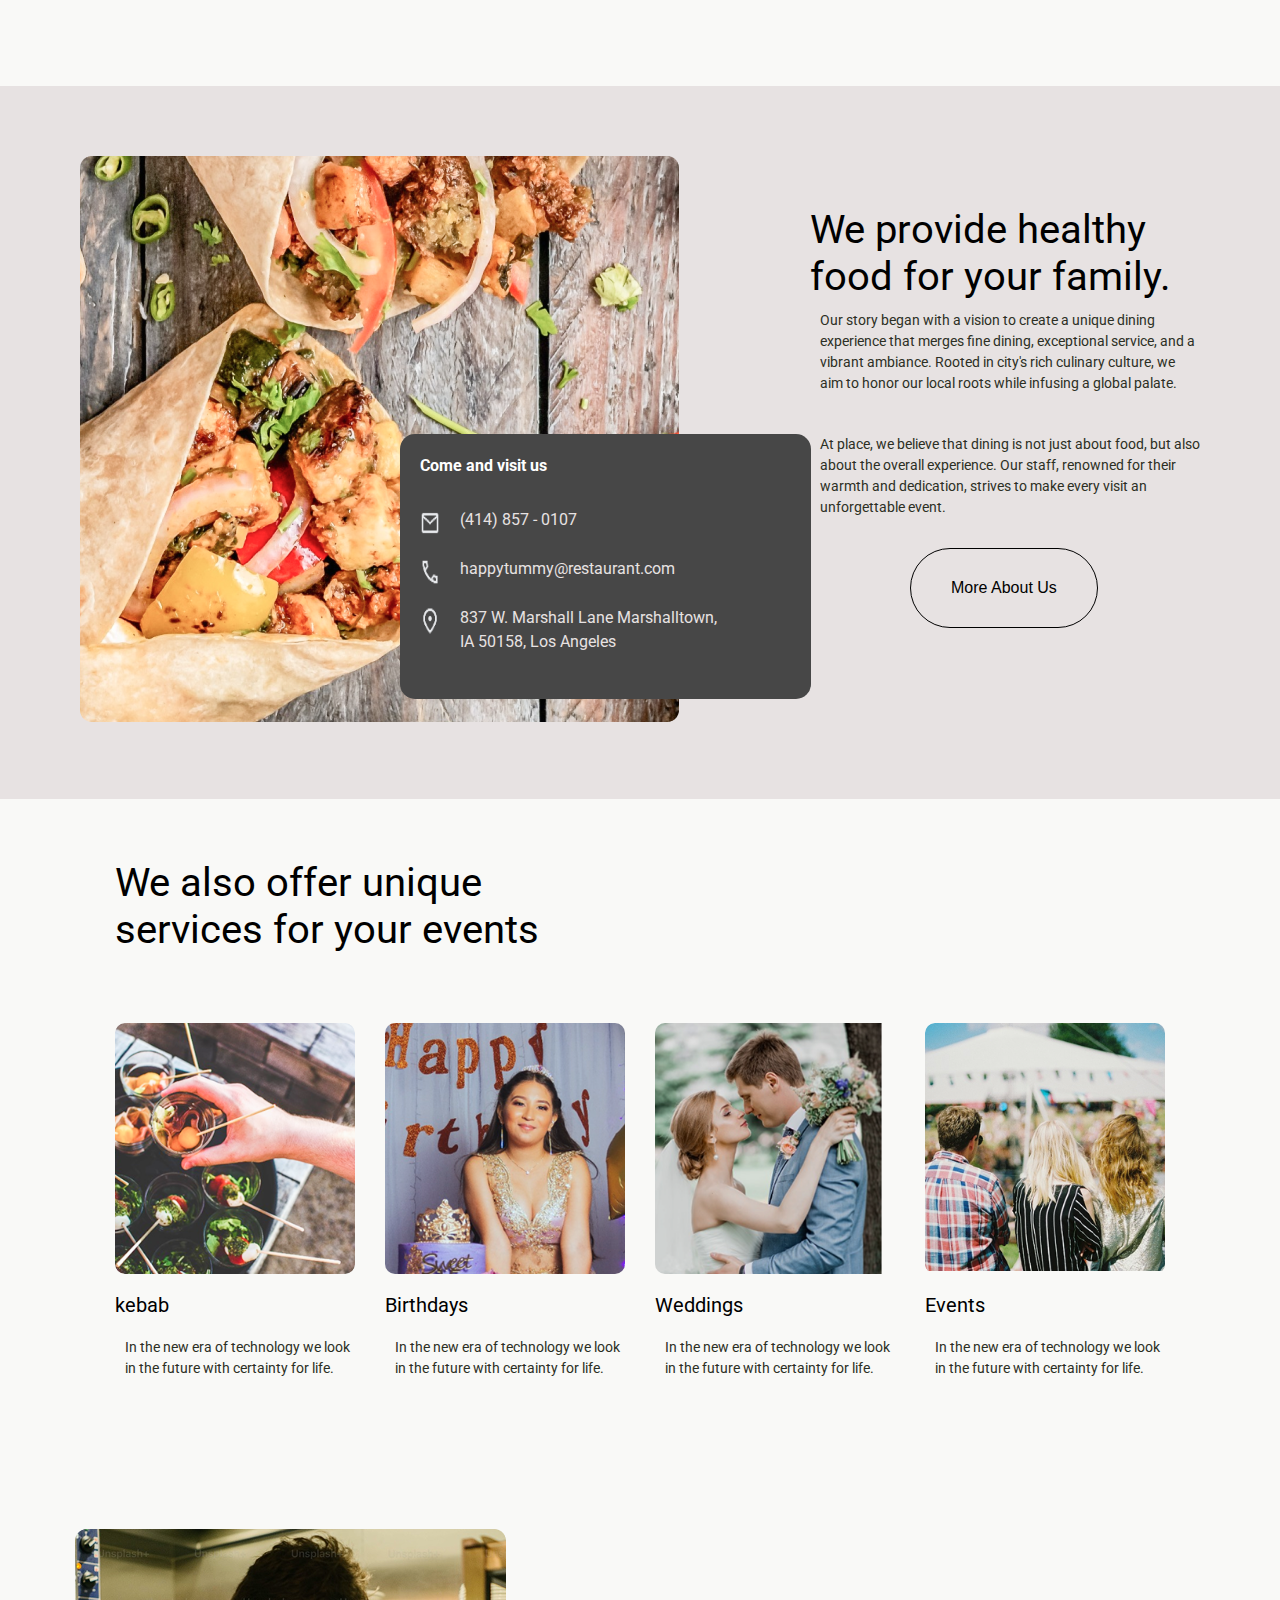
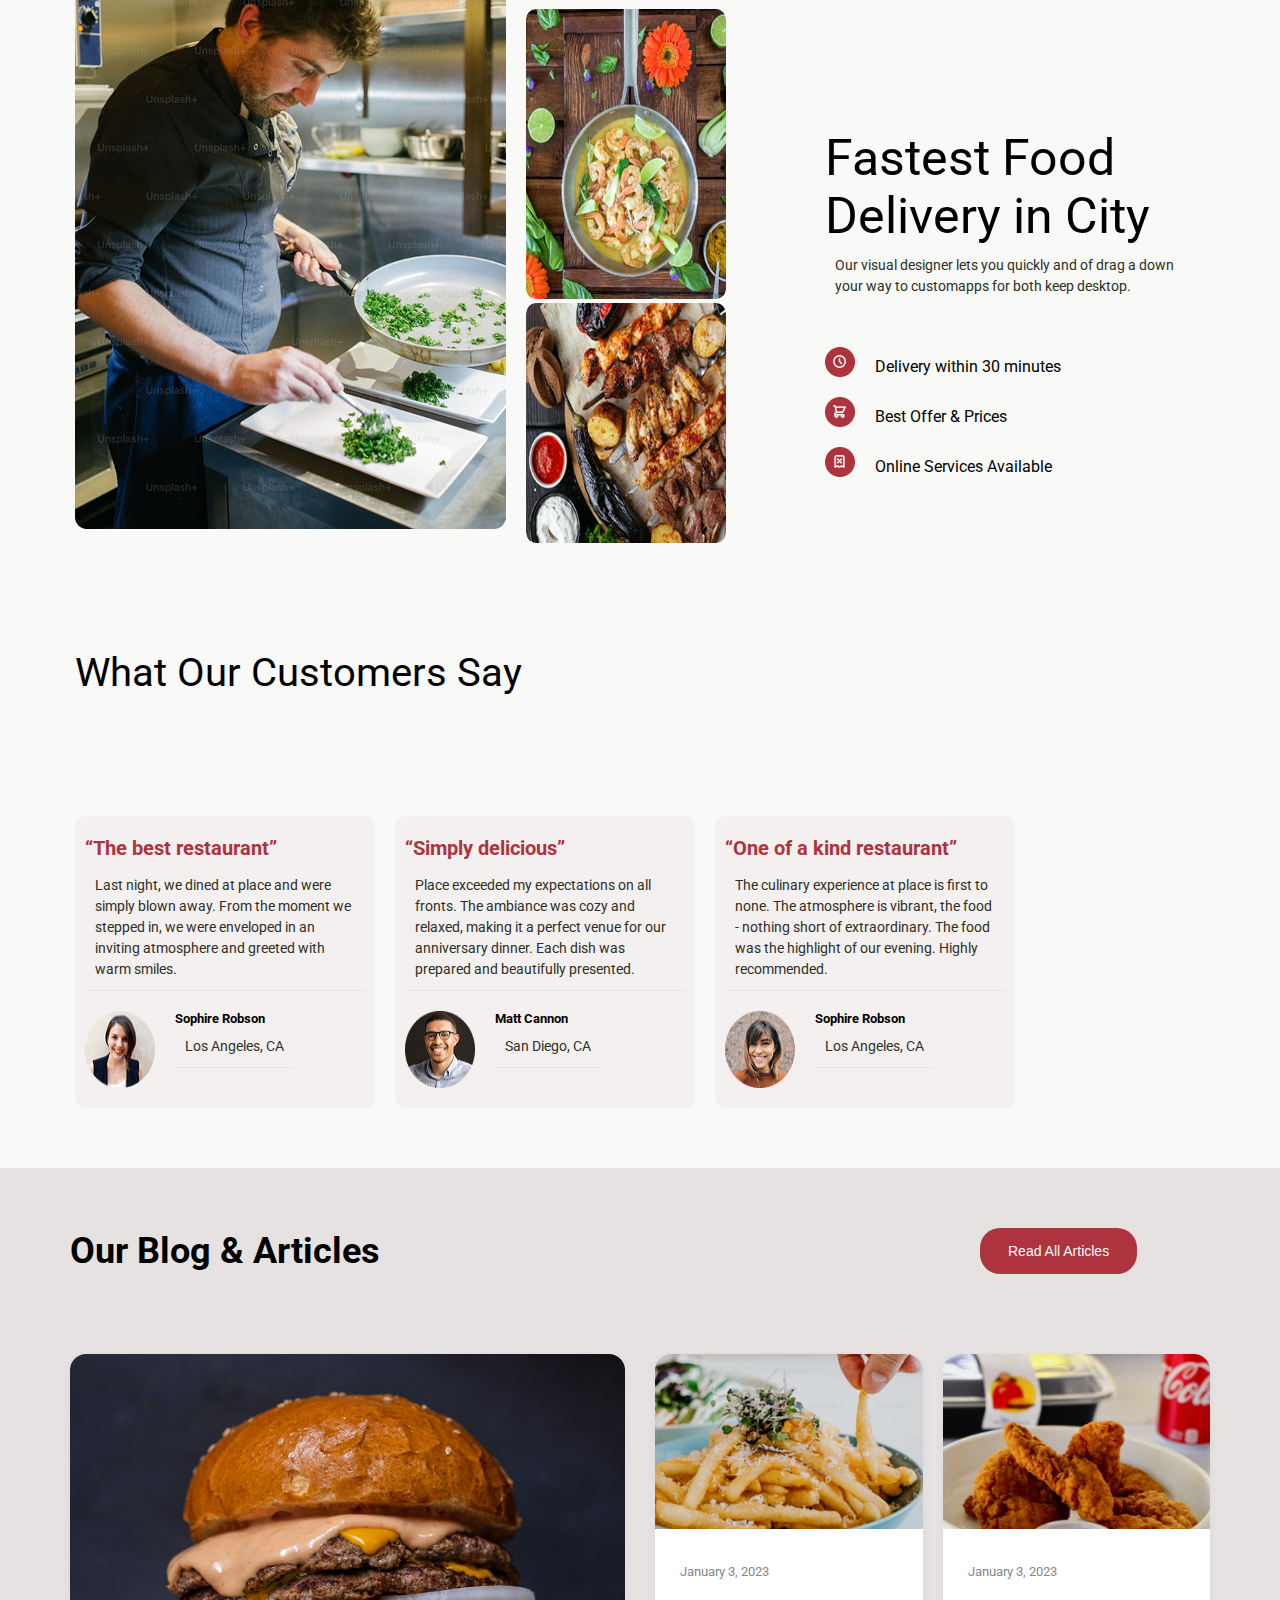
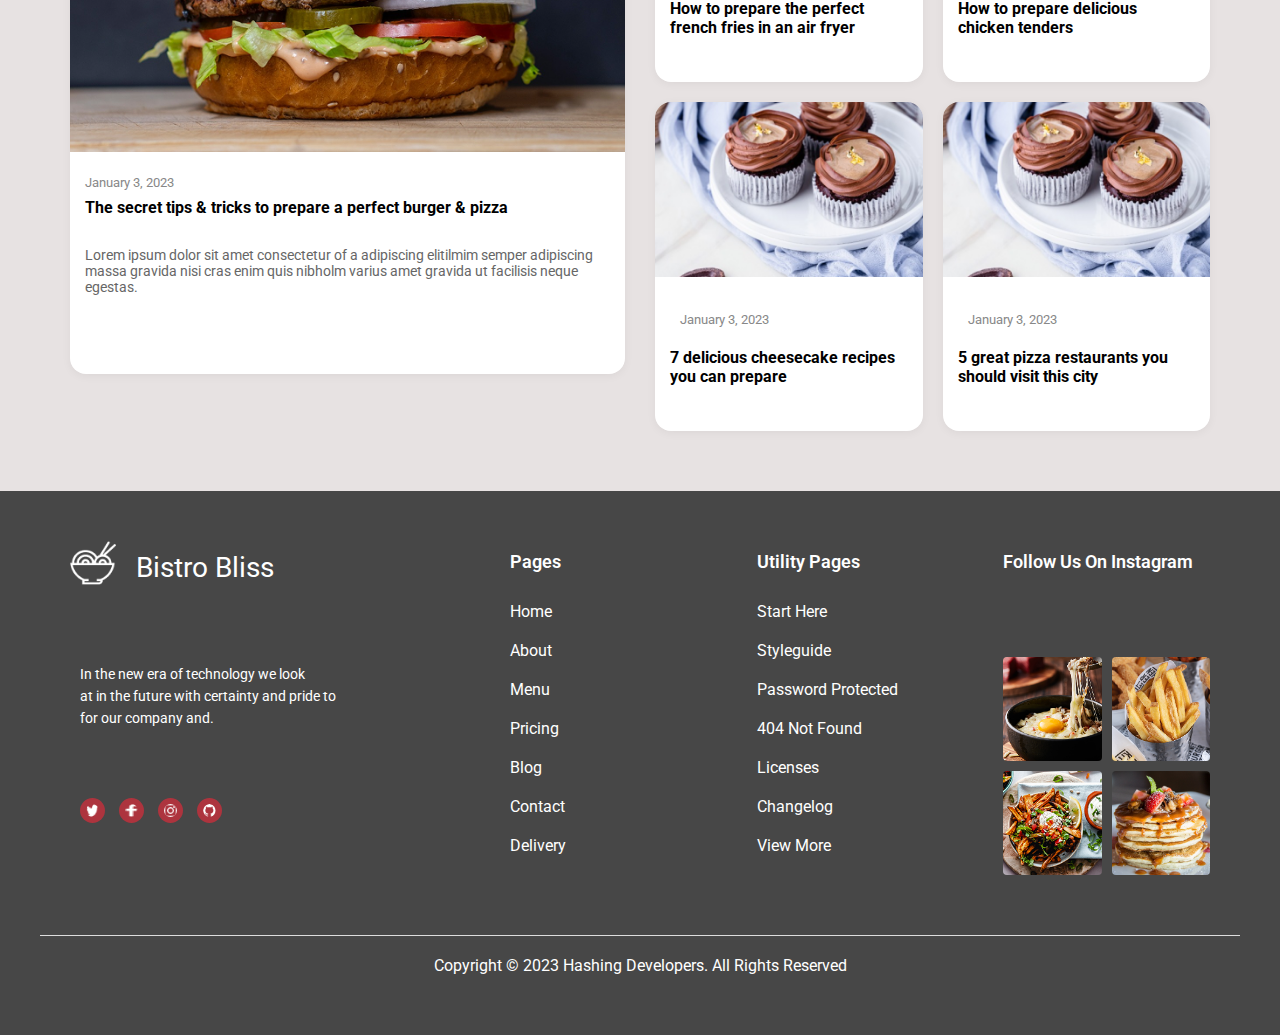
==== commit 99f69340: "Add: Menu Section" ====
--- a/index.html
+++ b/index.html
@@ -51,11 +51,11 @@
           <label for="toggle"><img src="assets/icons/menu.webp" alt="menu" /></label>
           <input type="checkbox" id="toggle" />
           <ul>
-            <li><a href="#home" onclick="window.location.href='index.html'" >Home</a></li>
-            <li><a href="#about" onclick="window.location.href='about.html'">About</a></li>
-            <li><a href="#menu  "onclick="window.location.href='menu.html'" >Menu</a></li>
-            <li><a href="#pages" onclick="window.location.href='blog.html'" >Pages</a></li>
-            <li><a href="#contact" onclick="window.location.href='Contact.html'" >Contact</a></li>
+            <li><a href="#home" class="nav-link active" onclick="window.location.href='index.html'" >Home</a></li>
+            <li><a href="#about" class="nav-link " onclick="window.location.href='about.html'">About</a></li>
+            <li><a href="#menu " class="nav-link " onclick="window.location.href='menu.html'" >Menu</a></li>
+            <li><a href="#pages" class="nav-link " onclick="window.location.href='blog.html'" >Pages</a></li>
+            <li><a href="#contact" class="nav-link " onclick="window.location.href='Contact.html'" >Contact</a></li>
             <li><a href="#" onclick="window.location.href='book.html'" class="book">Book A Table</a></li>
           
           </ul>
@@ -71,7 +71,7 @@
       <p class="description">Discover delectable cuisine and unforgettable moments <br> in our welcoming, culinary haven.</p>
       <div class="buttons ">
         <button class="btn1" onclick="window.location.href='book.html'">Book A Table</button>
-        <button class="btn" onclick="window.location.href='book.html'">Explore Menu</button>
+        <button class="btn" onclick="window.location.href='menu.html'">Explore Menu</button>
     </div>
 </section>
 <section class="menu" id="menu">
--- a/assets/styles/main.css
+++ b/assets/styles/main.css
@@ -134,6 +134,13 @@
   justify-content: space-between;
   margin: auto;
 }
+.nav-link.active {
+  background-color: var(--button-color); /* أو أي لون مميز */
+  border-radius: 20px;
+  padding: 10px 17px;
+  color: var(--white); /* اختياري */
+}
+
 nav .container .logo p {
   font-size: 25px;
   color: var(--black);
